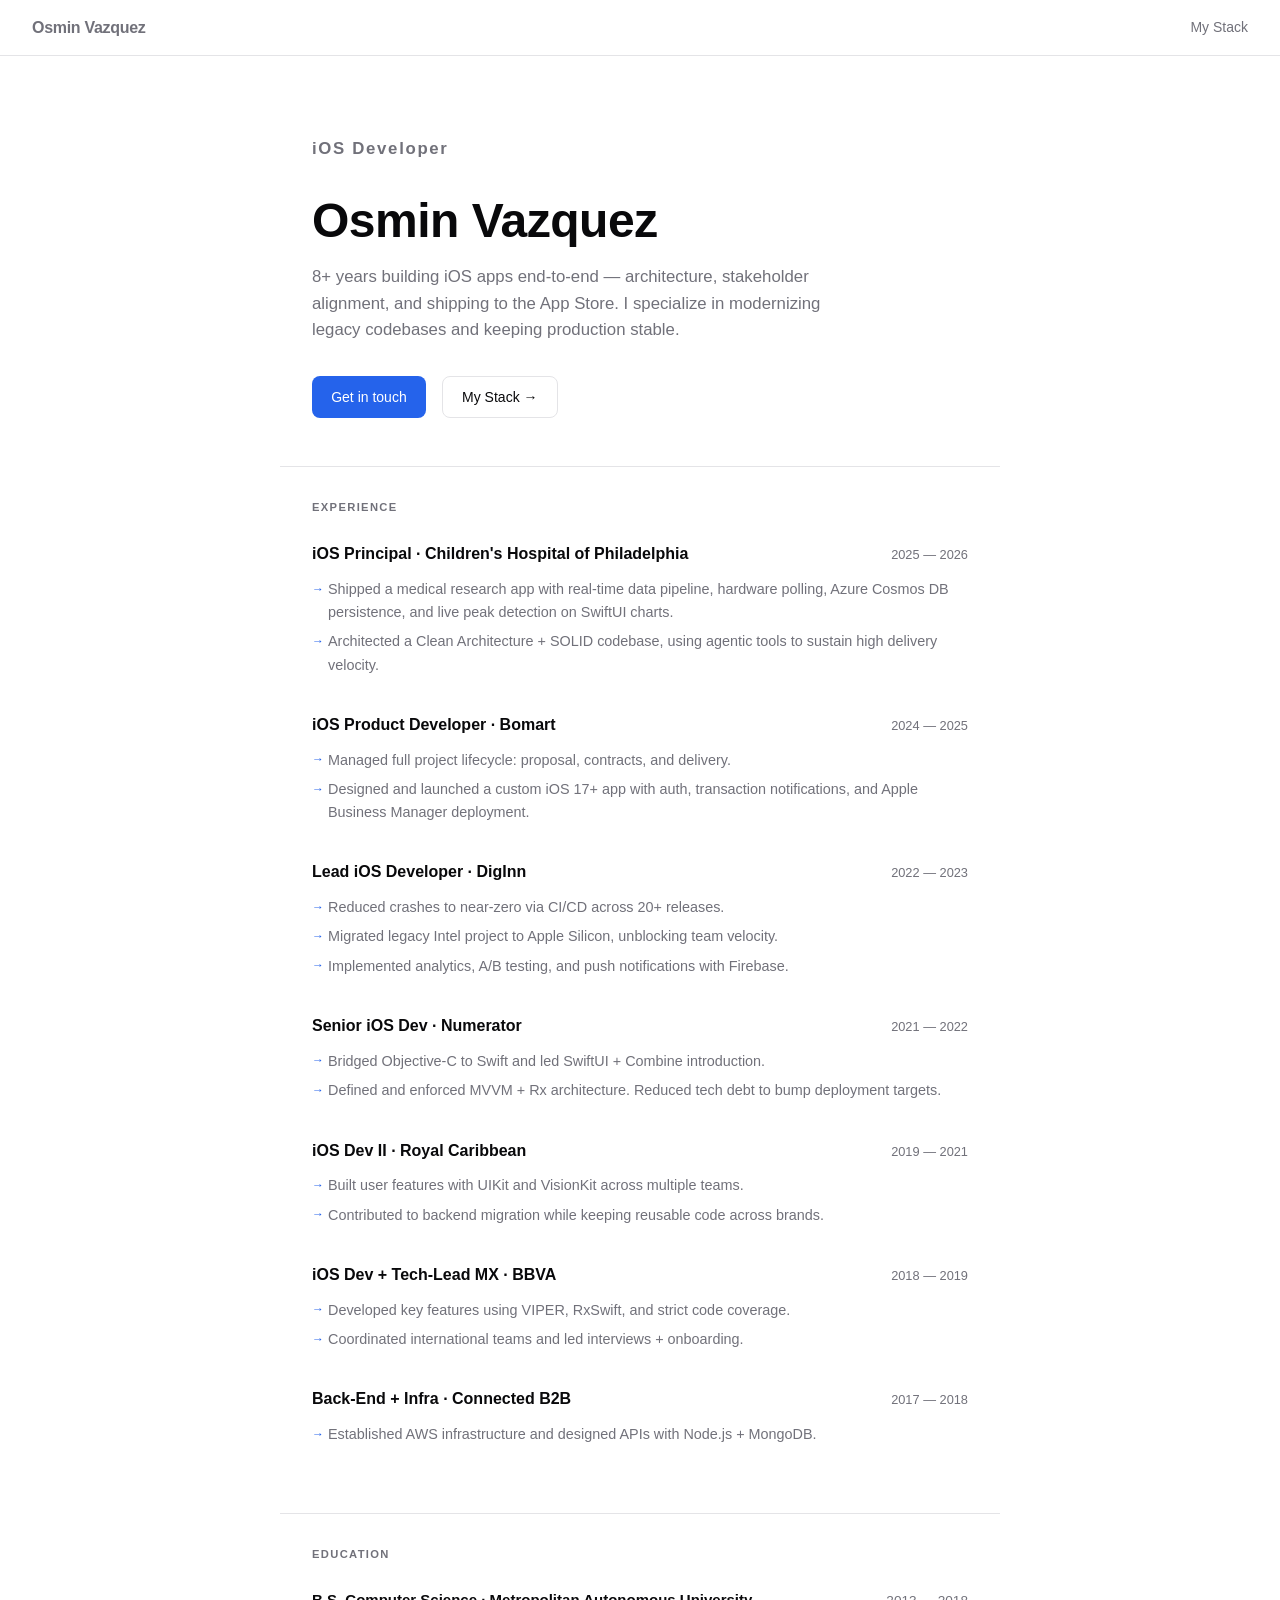
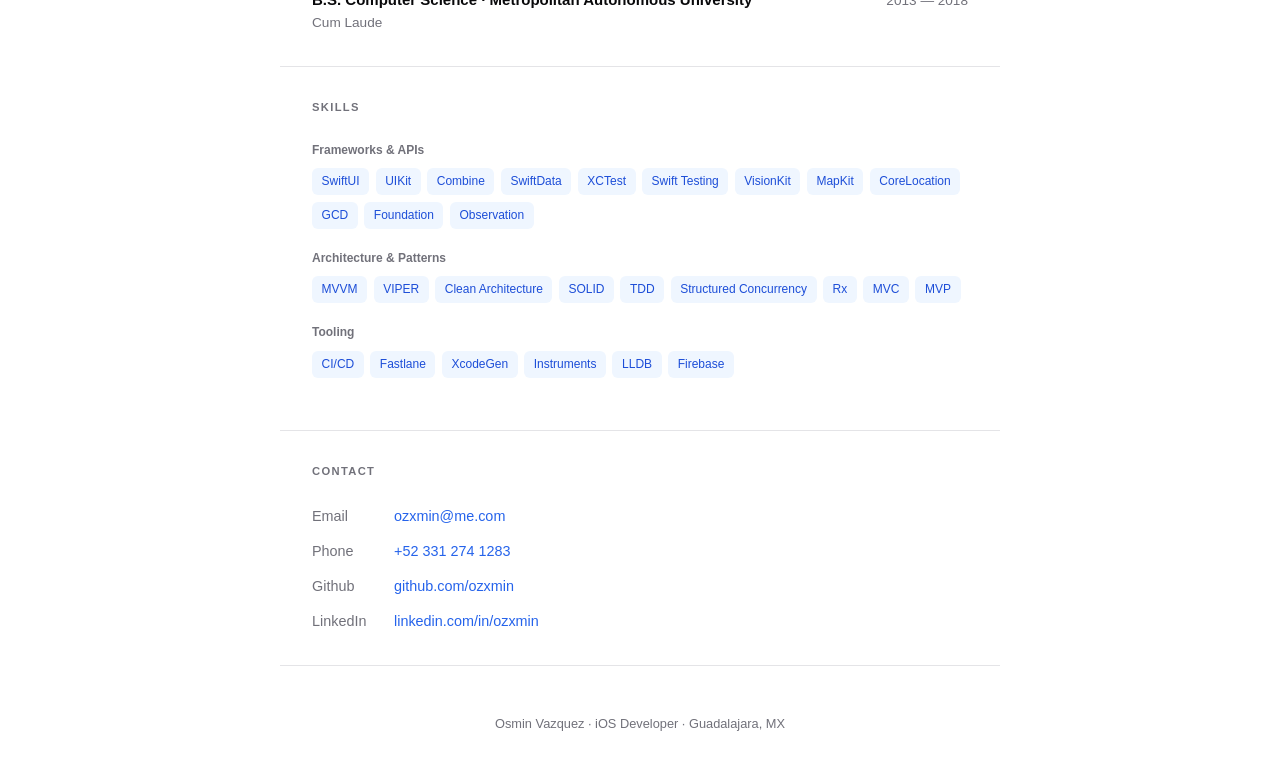
==== index.html @ 1be512b0 "Adds current folder to path" ====
<!DOCTYPE html>
<html lang="en">
<head>
<meta charset="UTF-8" />
<meta name="viewport" content="width=device-width, initial-scale=1.0" />

<title>Osmin Vazquez · iOS Developer</title>
<meta name="description" content="iOS developer with 8+ years shipping apps end-to-end — architecture, stakeholder alignment, and App Store delivery. Specialized in modernizing legacy codebases and keeping production stable." />
<meta name="author" content="Osmin Vazquez" />
<link rel="canonical" href="https://career.ozmin.me/" />

<!-- Open Graph / LinkedIn -->
<meta property="og:type" content="profile" />
<meta property="og:site_name" content="Osmin Vazquez" />
<meta property="og:title" content="Osmin Vazquez · iOS Developer" />
<meta property="og:description" content="8+ years building iOS apps end-to-end — architecture, stakeholder alignment, and shipping to the App Store." />
<meta property="og:url" content="https://career.ozmin.me/" />
<meta property="og:image" content="https://career.ozmin.me/img/og-image.png" />
<meta property="og:image:width" content="1200" />
<meta property="og:image:height" content="630" />
<meta property="og:image:alt" content="Osmin Vazquez — iOS Developer — career.ozmin.me" />
<meta property="profile:first_name" content="Osmin" />
<meta property="profile:last_name" content="Vazquez" />

<!-- Twitter/X -->
<meta name="twitter:card" content="summary_large_image" />
<meta name="twitter:title" content="Osmin Vazquez · iOS Developer" />
<meta name="twitter:description" content="8+ years building iOS apps end-to-end — architecture, stakeholder alignment, and shipping to the App Store." />
<meta name="twitter:image" content="https://career.ozmin.me/img/og-image.png" />

<!-- Structured data (must be inline; ld+json ignores src) -->
<script type="application/ld+json">
{
  "@context": "https://schema.org",
  "@type": "ProfilePage",
  "url": "https://career.ozmin.me/",
  "mainEntity": {
    "@type": "Person",
    "name": "Osmin Vazquez",
    "jobTitle": "iOS Developer",
    "email": "mailto:ozxmin@me.com",
    "telephone": "+52-331-274-1283",
    "url": "https://career.ozmin.me/",
    "address": {
      "@type": "PostalAddress",
      "addressLocality": "Guadalajara",
      "addressCountry": "MX"
    },
    "alumniOf": {
      "@type": "CollegeOrUniversity",
      "name": "Metropolitan Autonomous University"
    },
    "knowsAbout": [
      "iOS Development",
      "Swift",
      "SwiftUI",
      "UIKit",
      "Clean Architecture",
      "MVVM",
      "VIPER",
      "CI/CD"
    ],
    "sameAs": [
      "https://github.com/ozxmin",
      "https://linkedin.com/in/ozxmin"
    ]
  }
}
</script>

<!-- Shared block: keep in sync with index.html, my-stack.html, 404.html.
     No build step by design, so this is duplicated on purpose. -->
<!-- Icons -->
<link rel="icon" href="./favicon.ico" sizes="32x32" />
<link rel="icon" href="./img/favicon.svg" type="image/svg+xml" />
<link rel="apple-touch-icon" href="./img/apple-touch-icon.png" />
<link rel="manifest" href="./site.webmanifest" />
<meta name="theme-color" media="(prefers-color-scheme: light)" content="#ffffff" />
<meta name="theme-color" media="(prefers-color-scheme: dark)" content="#09090b" />

<link rel="stylesheet" href="./css/styles.css"/>
</head>
<body>

<a class="skip-link" href="#main">Skip to content</a>

<nav>
  <span class="nav-logo">
    <a href="./index.html">Osmin Vazquez</a>
  </span>
  <div class="nav-links">
    <a href="./my-stack.html" data-umami-event="nav-my-stack">My Stack</a>
  </div>
</nav>

<main id="main">

<div class="hero">
  <p class="hero-label">iOS Developer</p>
  <h1>Osmin Vazquez</h1>
  <p>8+ years building iOS apps end-to-end — architecture, stakeholder alignment, and shipping to the App Store. I specialize in modernizing legacy codebases and keeping production stable.</p>
  <div class="hero-links">
    <a class="btn btn-primary" href="#contact" data-umami-event="cta-get-in-touch">Get in touch</a>
    <a class="btn btn-outline" href="./my-stack.html" data-umami-event="cta-my-stack">My Stack →</a>
  </div>
</div>

<!-- EXPERIENCE -->
<section aria-labelledby="experience-heading">
  <h2 id="experience-heading">Experience</h2>

  <div class="job">
    <div class="job-header">
      <span class="job-title">iOS Principal · Children's Hospital of Philadelphia</span>
      <span class="job-meta">2025 — 2026</span>
    </div>
    <ul>
      <li>Shipped a medical research app with real-time data pipeline, hardware polling, Azure Cosmos DB persistence, and live peak detection on SwiftUI charts.</li>
      <li>Architected a Clean Architecture + SOLID codebase, using agentic tools to sustain high delivery velocity.</li>
    </ul>
  </div>

  <div class="job">
    <div class="job-header">
      <span class="job-title">iOS Product Developer · Bomart</span>
      <span class="job-meta">2024 — 2025</span>
    </div>
    <ul>
      <li>Managed full project lifecycle: proposal, contracts, and delivery.</li>
      <li>Designed and launched a custom iOS 17+ app with auth, transaction notifications, and Apple Business Manager deployment.</li>
    </ul>
  </div>

  <div class="job">
    <div class="job-header">
      <span class="job-title">Lead iOS Developer · DigInn</span>
      <span class="job-meta">2022 — 2023</span>
    </div>
    <ul>
      <li>Reduced crashes to near-zero via CI/CD across 20+ releases.</li>
      <li>Migrated legacy Intel project to Apple Silicon, unblocking team velocity.</li>
      <li>Implemented analytics, A/B testing, and push notifications with Firebase.</li>
    </ul>
  </div>

  <div class="job">
    <div class="job-header">
      <span class="job-title">Senior iOS Dev · Numerator</span>
      <span class="job-meta">2021 — 2022</span>
    </div>
    <ul>
      <li>Bridged Objective-C to Swift and led SwiftUI + Combine introduction.</li>
      <li>Defined and enforced MVVM + Rx architecture. Reduced tech debt to bump deployment targets.</li>
    </ul>
  </div>

  <div class="job">
    <div class="job-header">
      <span class="job-title">iOS Dev II · Royal Caribbean</span>
      <span class="job-meta">2019 — 2021</span>
    </div>
    <ul>
      <li>Built user features with UIKit and VisionKit across multiple teams.</li>
      <li>Contributed to backend migration while keeping reusable code across brands.</li>
    </ul>
  </div>

  <div class="job">
    <div class="job-header">
      <span class="job-title">iOS Dev + Tech-Lead MX · BBVA</span>
      <span class="job-meta">2018 — 2019</span>
    </div>
    <ul>
      <li>Developed key features using VIPER, RxSwift, and strict code coverage.</li>
      <li>Coordinated international teams and led interviews + onboarding.</li>
    </ul>
  </div>

  <div class="job">
    <div class="job-header">
      <span class="job-title">Back-End + Infra · Connected B2B</span>
      <span class="job-meta">2017 — 2018</span>
    </div>
    <ul>
      <li>Established AWS infrastructure and designed APIs with Node.js + MongoDB.</li>
    </ul>
  </div>
</section>

<!-- EDUCATION -->
<section aria-labelledby="education-heading">
  <h2 id="education-heading">Education</h2>
  <div class="edu">
    <div>
      <div class="edu-name">B.S. Computer Science · Metropolitan Autonomous University</div>
      <div class="edu-meta">Cum Laude</div>
    </div>
    <span class="edu-meta">2013 — 2018</span>
  </div>
</section>

<!-- SKILLS -->
<section aria-labelledby="skills-heading">
  <h2 id="skills-heading">Skills</h2>
  <div class="skill-group">
    <div class="skill-group-label">Frameworks &amp; APIs</div>
    <div class="tags">
      <span class="tag">SwiftUI</span><span class="tag">UIKit</span><span class="tag">Combine</span>
      <span class="tag">SwiftData</span><span class="tag">XCTest</span><span class="tag">Swift Testing</span>
      <span class="tag">VisionKit</span><span class="tag">MapKit</span><span class="tag">CoreLocation</span>
      <span class="tag">GCD</span><span class="tag">Foundation</span><span class="tag">Observation</span>
    </div>
  </div>
  <div class="skill-group">
    <div class="skill-group-label">Architecture &amp; Patterns</div>
    <div class="tags">
      <span class="tag">MVVM</span><span class="tag">VIPER</span><span class="tag">Clean Architecture</span>
      <span class="tag">SOLID</span><span class="tag">TDD</span><span class="tag">Structured Concurrency</span>
      <span class="tag">Rx</span><span class="tag">MVC</span><span class="tag">MVP</span>
    </div>
  </div>
  <div class="skill-group">
    <div class="skill-group-label">Tooling</div>
    <div class="tags">
      <span class="tag">CI/CD</span><span class="tag">Fastlane</span><span class="tag">XcodeGen</span>
      <span class="tag">Instruments</span><span class="tag">LLDB</span><span class="tag">Firebase</span>
    </div>
  </div>
</section>

<!-- CONTACT -->
<section id="contact" aria-labelledby="contact-heading">
  <h2 id="contact-heading">Contact</h2>
  <div class="contact-list">
    <div class="contact-item"><span>Email</span><a href="mailto:ozxmin@me.com" data-umami-event="contact-email">ozxmin@me.com</a></div>
    <div class="contact-item"><span>Phone</span><a href="tel:+523312741283" data-umami-event="contact-phone">+52&nbsp;331&nbsp;274&nbsp;1283</a></div>
    <div class="contact-item"><span>Github</span><a href="https://github.com/ozxmin" rel="noopener noreferrer" data-umami-event="contact-github">github.com/ozxmin</a></div>
    <div class="contact-item"><span>LinkedIn</span><a href="https://linkedin.com/in/ozxmin" rel="noopener noreferrer" data-umami-event="contact-linkedin">linkedin.com/in/ozxmin</a></div>
  </div>
</section>

</main>

<footer>Osmin Vazquez · iOS Developer · Guadalajara, MX</footer>


<!-- Privacy-first analytics -->
<script defer src="https://cloud.umami.is/script.js" data-website-id="f2526937-3c88-48e1-8fc8-846e70ded4b5"></script>
</body>
</html>
---- css/styles.css ----
:root {
  --bg: #ffffff;
  --bg2: #f4f4f5;
  --text: #09090b;
  --muted: #71717a;
  --accent: #2563eb;
  --border: #e4e4e7;
  --tag-bg: #eff6ff;
  --tag-text: #1d4ed8;
}

@media (prefers-color-scheme: dark) {
  :root {
    --bg: #09090b;
    --bg2: #18181b;
    --text: #fafafa;
    --muted: #a1a1aa;
    --accent: #60a5fa;
    --border: #27272a;
    --tag-bg: #1e3a5f;
    --tag-text: #93c5fd;
  }
}

* { box-sizing: border-box; margin: 0; padding: 0; }

html {
  scroll-behavior: smooth;
}

body {
  font-family: -apple-system, BlinkMacSystemFont, 'Segoe UI', sans-serif;
  background: var(--bg);
  color: var(--text);
  line-height: 1.6;
  font-size: 15px;
}

/* NAV */
nav {
  position: sticky; top: 0; z-index: 50;
  background: var(--bg);
  border-bottom: 1px solid var(--border);
  padding: 0 2rem;
  display: flex; align-items: center; justify-content: space-between;
  height: 56px;
}

.nav-logo { 
  font-weight: 700; font-size: 1rem; letter-spacing: -.3px; 
}

.nav-logo a { 
  text-decoration: none;
  color: var(--muted);
  transition: color .2s;    
}

.nav-links { display: flex; gap: 1.5rem; }

.nav-links a {
  color: var(--muted);
  text-decoration: none;
  font-size: .875rem;
  transition: color .2s;
}

.nav-links a:hover { color: var(--accent); }

/* HERO */
.hero {
  max-width: 720px; margin: 0 auto;
  padding: 5rem 2rem 3rem;
}

.hero-label {
  font-size: .75rem; font-weight: 600; letter-spacing: .1em;
  color: var(--accent);
  margin-bottom: .75rem;
}

.hero h1 {
  font-size: clamp(2rem, 5vw, 3rem);
  font-weight: 800; letter-spacing: -.5px;
  line-height: 1.1; margin-bottom: 1rem;
}

.hero p {
  font-size: 1.05rem; color: var(--muted);
  max-width: 560px; margin-bottom: 2rem;
}

.hero-links { display: flex; gap: 1rem; flex-wrap: wrap; }

.btn {
  display: inline-flex; align-items: center; gap: .4rem;
  padding: .55rem 1.2rem; border-radius: 8px;
  font-size: .875rem; font-weight: 500;
  text-decoration: none; cursor: pointer;
  transition: background-color .2s, border-color .2s, color .2s, opacity .2s;
  border: none;
}

.btn-primary { background: var(--accent); color: #fff; }

.btn-primary:hover { opacity: .85; }

.btn-outline {
  border: 1px solid var(--border);
  background: transparent; color: var(--text);
}

.btn-outline:hover { border-color: var(--accent); color: var(--accent); }

/* SECTION */
section {
  max-width: 720px; margin: 0 auto;
  padding: 2rem 2rem;
  border-top: 1px solid var(--border);
}

section h2 {
  font-size: .7rem; font-weight: 700; letter-spacing: .12em;
  text-transform: uppercase; color: var(--muted);
  margin-bottom: 1.5rem;
}

/* EXPERIENCE */
.job { margin-bottom: 2rem; }

.job-header {
  display: flex; justify-content: space-between;
  align-items: baseline; flex-wrap: wrap; gap: .5rem;
  margin-bottom: .25rem;
}

.job-title { font-weight: 700; font-size: 1rem; }

.job-meta { font-size: .8rem; color: var(--muted); }

.job ul { list-style: none; padding: 0; margin-top: .5rem; }

.job ul li {
  padding: .2rem 0 .2rem 1rem;
  position: relative; color: var(--muted); font-size: .9rem;
}

.job ul li::before {
  content: '→'; position: absolute; left: 0;
  color: var(--accent); font-size: .75rem; top: .3rem;
}

/* SKILLS */
.skill-group { margin-bottom: 1.25rem; }

.skill-group-label {
  font-size: .75rem; font-weight: 600;
  color: var(--muted); margin-bottom: .5rem;
}

.tags { display: flex; flex-wrap: wrap; gap: .4rem; }

.tag {
  background: var(--tag-bg); color: var(--tag-text);
  font-size: .75rem; font-weight: 500;
  padding: .25rem .6rem; border-radius: 6px;
}

/* CONTACT */
.contact-list { display: flex; flex-direction: column; gap: .75rem; }

.contact-item {
  display: flex; gap: .75rem; align-items: center;
  font-size: .9rem;
}

.contact-item span { color: var(--muted); width: 70px; }

.contact-item a { color: var(--accent); text-decoration: none; }

.contact-item a:hover { text-decoration: underline; }

/* INNER PAGE */
.inner-page {
  max-width: 720px; margin: 0 auto;
  padding: 3rem 2rem;
}

.back-btn {
  display: inline-flex; align-items: center; gap: .4rem;
  color: var(--muted); font-size: .875rem;
  text-decoration: none; margin-bottom: 2rem;
  cursor: pointer; background: none; border: none;
  transition: color .2s;
}

.back-btn:hover { color: var(--accent); }

.inner-page h1 { font-size: 1.75rem; font-weight: 800; margin-bottom: .5rem; }

.inner-page .subtitle { color: var(--muted); margin-bottom: 2rem; }

.inner-page p { color: var(--muted); line-height: 1.8; margin-bottom: 1rem; }

/* EDUCATION */
.edu {
  display: flex; justify-content: space-between;
  align-items: baseline; flex-wrap: wrap;
}

.edu-name { font-weight: 600; }

.edu-meta { color: var(--muted); font-size: .85rem; }

footer {
  text-align: center; padding: 3rem 2rem;
  font-size: .8rem; color: var(--muted);
  border-top: 1px solid var(--border);
  max-width: 720px; margin: 0 auto;
}

.inline-details {
  position: relative;
  margin-top: 2rem;
}

.inline-line {
  position: relative;
  z-index: 1;
  max-width: 42rem;
  color: var(--muted);
  line-height: 1.9;
  margin-bottom: 1rem;
}

.inline-trigger {
  position: relative;
  z-index: 2;
  display: inline-block;
  padding: .08rem .5rem .12rem;
  margin: 0 .08rem;
  border: 1px solid rgba(37, 99, 235, 0.14);
  border-radius: 999px;
  background: rgba(37, 99, 235, 0.04);
  color: var(--accent);
  font: inherit;
  font-weight: 600;
  line-height: 1.5;
  cursor: pointer;
  transition: background .18s ease, border-color .18s ease, transform .18s ease;
  vertical-align: baseline;
}

.inline-trigger:hover {
  background: rgba(37, 99, 235, 0.07);
  border-color: rgba(37, 99, 235, 0.22);
}

.inline-trigger:active {
  transform: translateY(1px);
}

.inline-trigger::after {
  content: '▾';
  display: inline-block;
  margin-left: .25rem;
  font-size: .68rem;
  transform: translateY(-1px);
  transition: transform .2s ease;
}

.inline-trigger[aria-expanded="true"] {
  background: rgba(37, 99, 235, 0.08);
  border-color: rgba(37, 99, 235, 0.28);
}

.inline-trigger[aria-expanded="true"]::after {
  transform: rotate(180deg) translateY(-1px);
}

.inline-panel {
  position: absolute;
  z-index: 30;
  left: 0;
  top: 0;
  width: min(22rem, 78vw);
  padding: 0.9rem 0.9rem 0.7rem;
  border: 1px solid rgba(15, 23, 42, 0.06);
  border-radius: 14px;
  background: rgba(255, 255, 255, 0.94);
  backdrop-filter: blur(12px);
  -webkit-backdrop-filter: blur(12px);
  box-shadow: 0 12px 22px rgba(15, 23, 42, 0.08), 0 4px 10px rgba(15, 23, 42, 0.04);
  opacity: 0;
  pointer-events: none;
  transform: translate(-50%, calc(-100% - 12px)) scale(0.98);
  transition: opacity .18s ease, transform .18s ease;
}

@media (prefers-color-scheme: dark) {
  .inline-panel {
    background: rgba(17, 17, 19, 0.92);
    border-color: rgba(255, 255, 255, 0.08);
    box-shadow: 0 14px 28px rgba(0, 0, 0, 0.22), 0 4px 12px rgba(0, 0, 0, 0.14);
  }
}

.inline-panel::after {
  content: "";
  position: absolute;
  left: 50%;
  bottom: -7px;
  width: 12px;
  height: 12px;
  background: inherit;
  border-right: 1px solid rgba(15, 23, 42, 0.06);
  border-bottom: 1px solid rgba(15, 23, 42, 0.06);
  transform: translateX(-50%) rotate(45deg);
}

.inline-panel.open {
  opacity: 1;
  pointer-events: auto;
  transform: translate(-50%, calc(-100% - 12px)) scale(1);
}

.inline-panel-close {
  position: absolute;
  top: 0.5rem;
  right: 0.5rem;
  width: 1.5rem;
  height: 1.5rem;
  border: none;
  border-radius: 999px;
  background: rgba(24, 24, 27, 0.04);
  color: var(--muted);
  font-size: 1.05rem;
  line-height: 1;
  cursor: pointer;
  transition: background .18s ease, color .18s ease;
}

.inline-panel-close:hover {
  background: rgba(24, 24, 27, 0.07);
  color: var(--text);
}

.inline-panel p {
  color: var(--muted);
  font-size: .9rem;
  line-height: 1.6;
  margin: 0;
  padding-right: 1.25rem;
}

/* SKIP LINK */
.skip-link {
  position: absolute;
  left: -9999px;
  top: 0;
  z-index: 100;
  padding: .6rem 1rem;
  background: var(--accent);
  color: #fff;
  font-size: .875rem;
  font-weight: 600;
  text-decoration: none;
  border-radius: 0 0 8px;
}

.skip-link:focus {
  left: 0;
}

/* FOCUS */
:focus-visible {
  outline: 2px solid var(--accent);
  outline-offset: 2px;
  border-radius: 4px;
}

.inline-trigger:focus-visible,
.inline-panel-close:focus-visible {
  outline: 2px solid var(--accent);
  outline-offset: 2px;
}

/* MY STACK */
.stack-group { margin-bottom: 1.5rem; }

.inline-details-heading {
  font-size: .85rem;
  font-weight: 600;
  color: var(--muted);
  margin-bottom: 1rem;
  text-transform: uppercase;
  letter-spacing: .05em;
}

/* MOTION */
@media (prefers-reduced-motion: reduce) {
  html { scroll-behavior: auto; }

  *,
  *::before,
  *::after {
    animation-duration: .01ms !important;
    animation-iteration-count: 1 !important;
    transition-duration: .01ms !important;
    scroll-behavior: auto !important;
  }
}

/* PRINT — "save as PDF" is the most likely action on a CV */
@media print {
  /* Force the light palette: dark-mode users would otherwise print white-on-black. */
  :root {
    --bg: #ffffff;
    --bg2: #ffffff;
    --text: #000000;
    --muted: #333333;
    --accent: #000000;
    --border: #cccccc;
    --tag-bg: #ffffff;
    --tag-text: #000000;
  }

  @page { margin: 15mm; }

  body {
    background: #fff;
    color: #000;
    font-size: 11pt;
    line-height: 1.45;
  }

  nav,
  .hero-links,
  .back-btn,
  .skip-link,
  .inline-panel-close { display: none !important; }

  .hero { padding: 0 0 1rem; }
  .hero h1 { font-size: 22pt; }
  .hero p { font-size: 11pt; }

  section,
  footer,
  .inner-page { padding-left: 0; padding-right: 0; max-width: none; }

  section { padding-top: .75rem; padding-bottom: .25rem; }

  .job { margin-bottom: 1rem; break-inside: avoid; page-break-inside: avoid; }
  .edu, .skill-group { break-inside: avoid; page-break-inside: avoid; }

  h1, h2 { break-after: avoid; page-break-after: avoid; }

  .tag {
    border: 1px solid #999;
    background: #fff;
    color: #000;
  }

  /* Expand popovers into static, readable text instead of hiding them off-canvas. */
  .inline-panel {
    position: static;
    display: block;
    opacity: 1;
    pointer-events: auto;
    transform: none;
    width: auto;
    background: #fff;
    border: 1px solid #ccc;
    box-shadow: none;
    backdrop-filter: none;
    -webkit-backdrop-filter: none;
    margin: .5rem 0;
    break-inside: avoid;
  }

  .inline-panel::after { display: none; }

  .inline-trigger {
    border: none;
    background: none;
    padding: 0;
    font-weight: 700;
    color: #000;
  }

  .inline-trigger::after { display: none; }

  /* Paper has no hyperlinks — print the destination. */
  a[href^="http"]::after {
    content: " (" attr(href) ")";
    font-size: 9pt;
    color: #555;
    word-break: break-all;
  }

  a[href^="mailto:"]::after,
  a[href^="tel:"]::after { content: ""; }

  a { color: #000; text-decoration: none; }
}
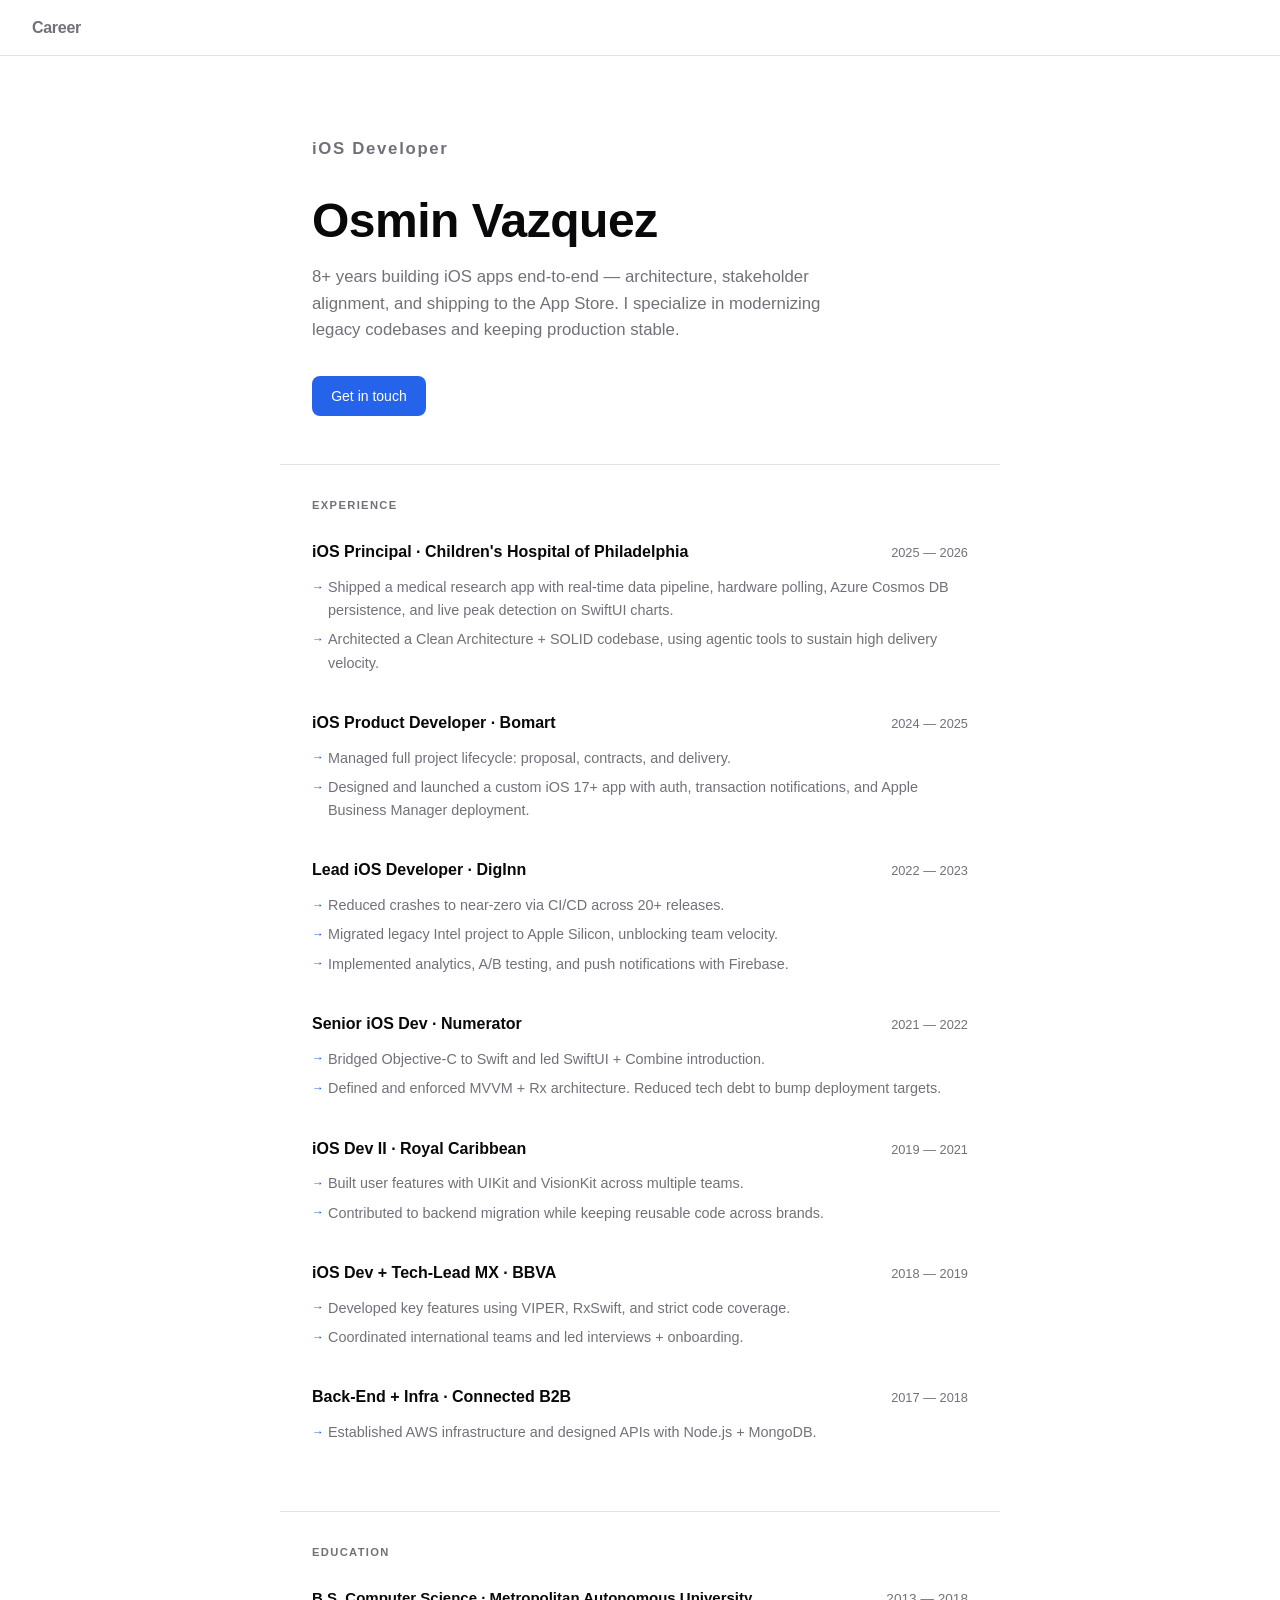
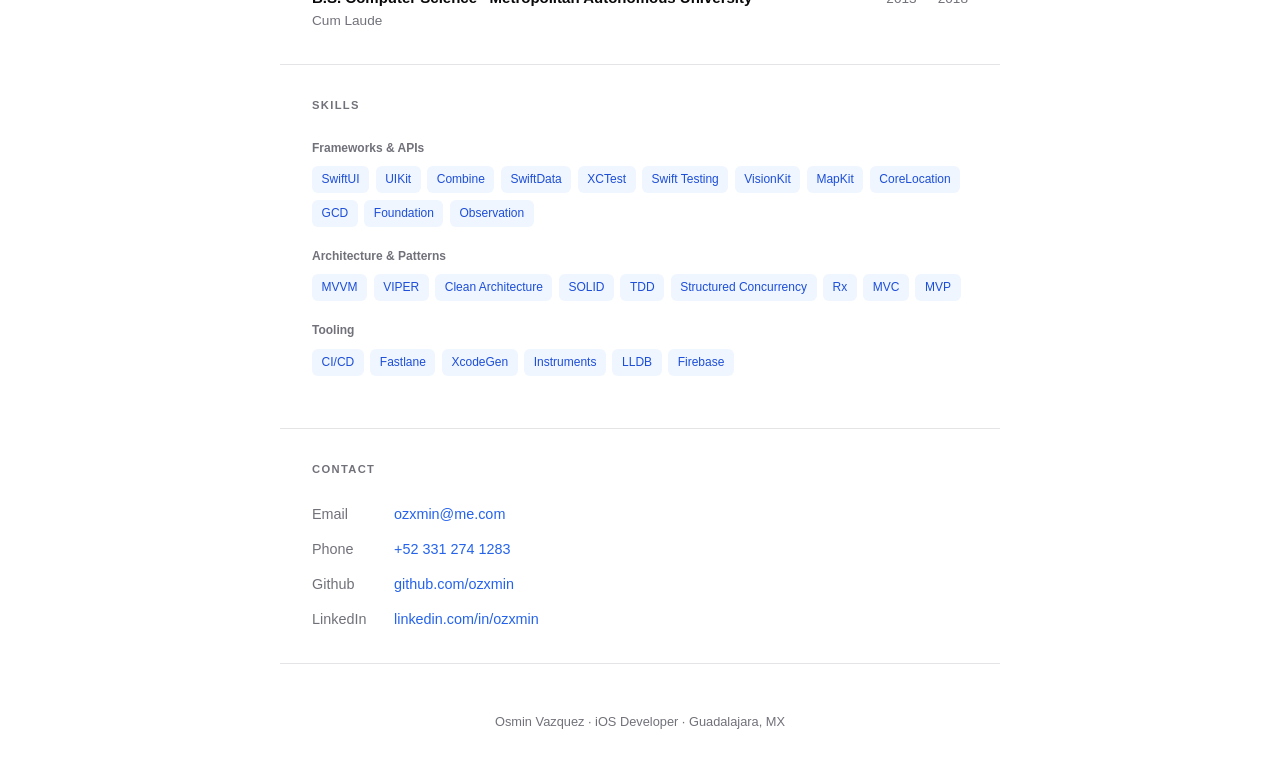
==== commit 85a94cd0: "absolute asset paths Fix contact section, drop My Stack links," ====
--- a/index.html
+++ b/index.html
@@ -71,14 +71,14 @@
 <!-- Shared block: keep in sync with index.html, my-stack.html, 404.html.
      No build step by design, so this is duplicated on purpose. -->
 <!-- Icons -->
-<link rel="icon" href="./favicon.ico" sizes="32x32" />
-<link rel="icon" href="./img/favicon.svg" type="image/svg+xml" />
-<link rel="apple-touch-icon" href="./img/apple-touch-icon.png" />
-<link rel="manifest" href="./site.webmanifest" />
+<link rel="icon" href="/favicon.ico" sizes="32x32" />
+<link rel="icon" href="/img/favicon.svg" type="image/svg+xml" />
+<link rel="apple-touch-icon" href="/img/apple-touch-icon.png" />
+<link rel="manifest" href="/site.webmanifest" />
 <meta name="theme-color" media="(prefers-color-scheme: light)" content="#ffffff" />
 <meta name="theme-color" media="(prefers-color-scheme: dark)" content="#09090b" />
 
-<link rel="stylesheet" href="./css/styles.css"/>
+<link rel="stylesheet" href="/css/styles.css"/>
 </head>
 <body>
 
@@ -86,11 +86,8 @@
 
 <nav>
   <span class="nav-logo">
-    <a href="./index.html">Osmin Vazquez</a>
+    <a href="/">Career</a>
   </span>
-  <div class="nav-links">
-    <a href="./my-stack.html" data-umami-event="nav-my-stack">My Stack</a>
-  </div>
 </nav>
 
 <main id="main">
@@ -101,7 +98,6 @@
   <p>8+ years building iOS apps end-to-end — architecture, stakeholder alignment, and shipping to the App Store. I specialize in modernizing legacy codebases and keeping production stable.</p>
   <div class="hero-links">
     <a class="btn btn-primary" href="#contact" data-umami-event="cta-get-in-touch">Get in touch</a>
-    <a class="btn btn-outline" href="./my-stack.html" data-umami-event="cta-my-stack">My Stack →</a>
   </div>
 </div>
 
--- a/css/styles.css
+++ b/css/styles.css
@@ -117,6 +117,8 @@
   max-width: 720px; margin: 0 auto;
   padding: 2rem 2rem;
   border-top: 1px solid var(--border);
+  /* Sticky nav is 56px tall; without this the anchor jump hides the heading under it. */
+  scroll-margin-top: 72px;
 }
 
 section h2 {
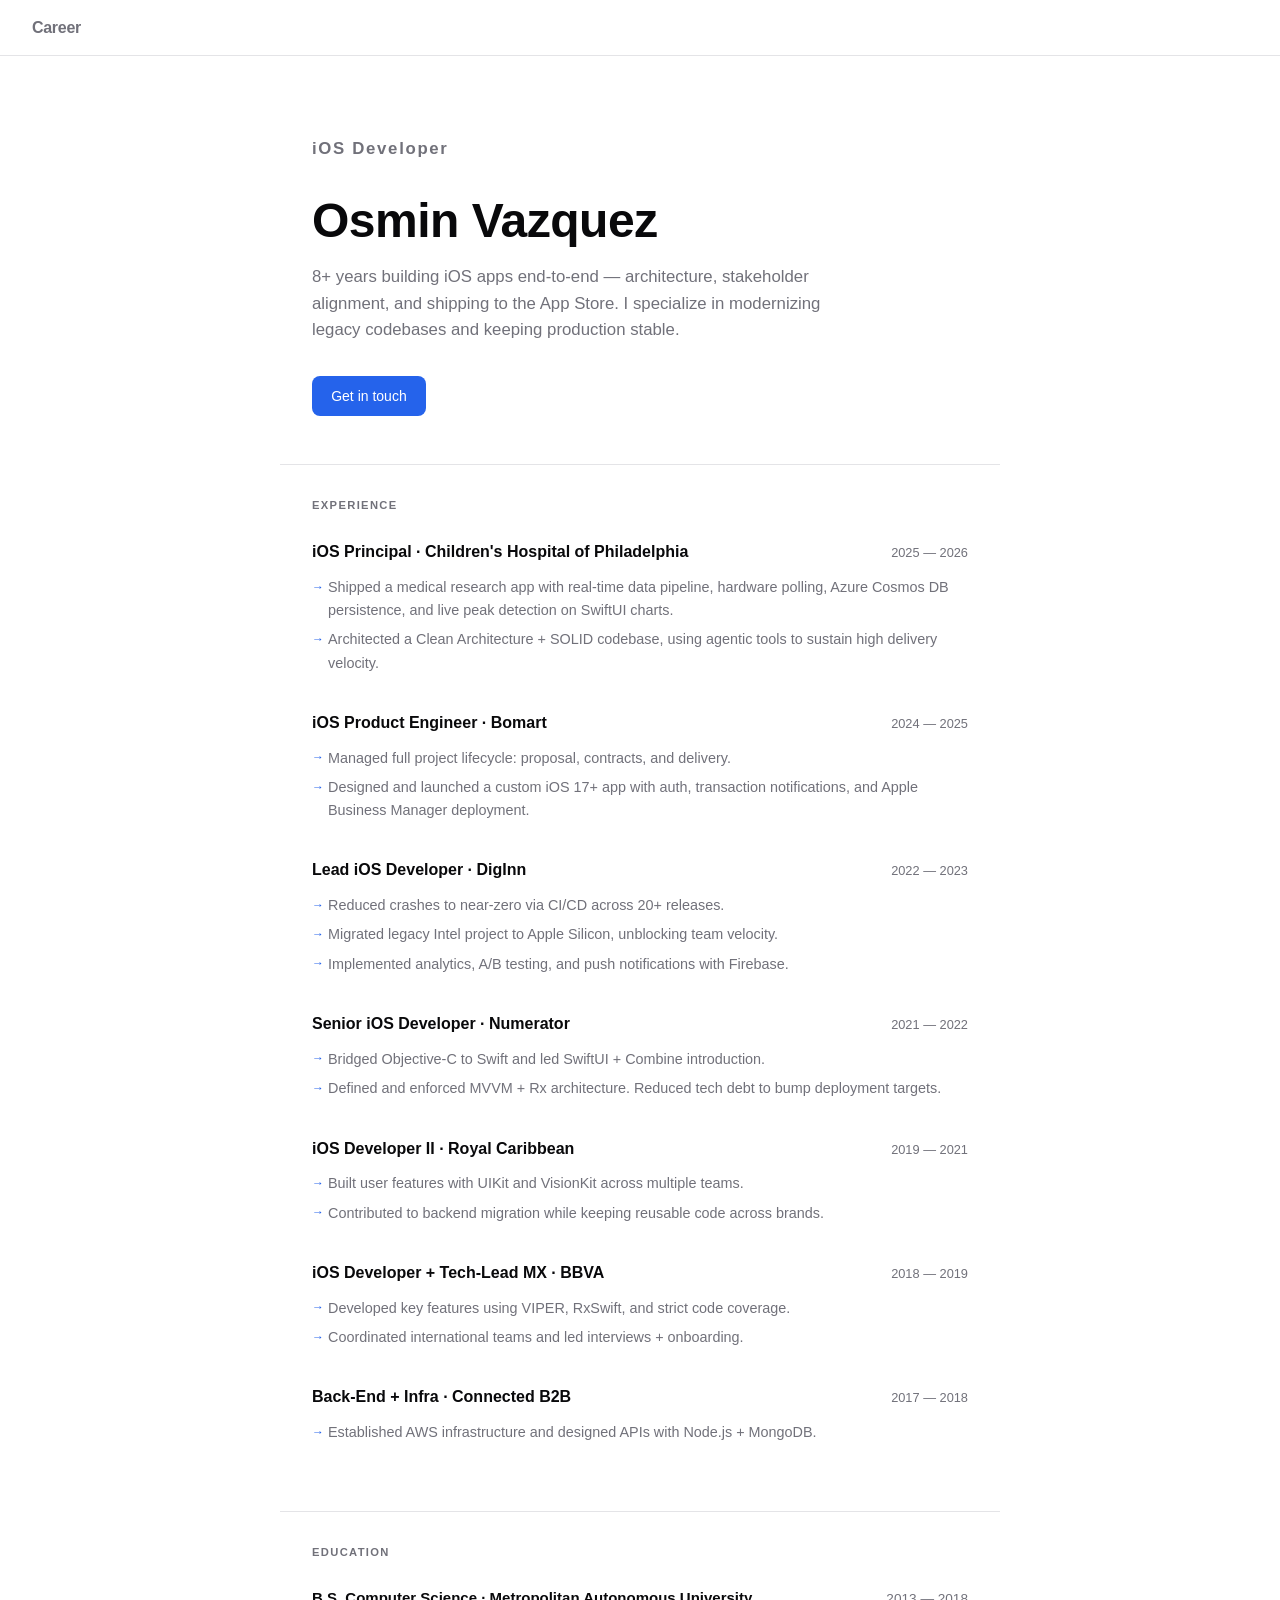
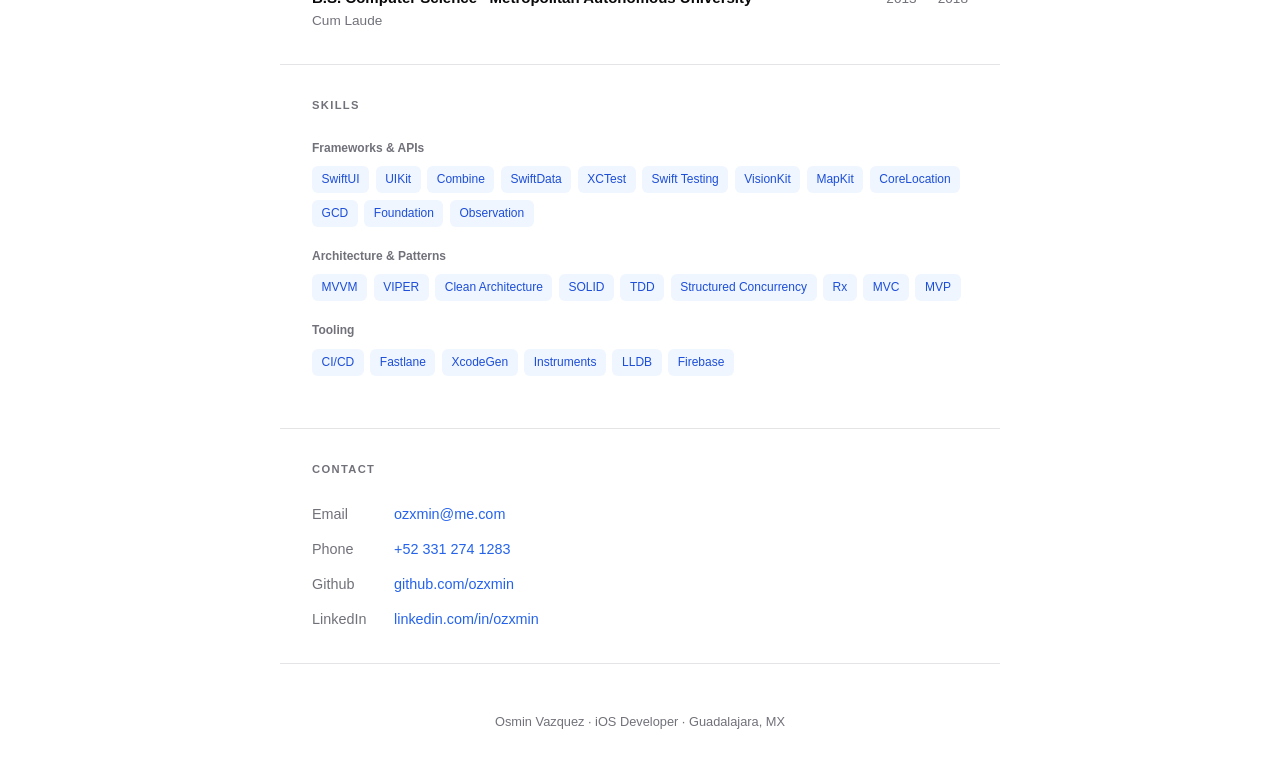
==== commit fa65f09a: "fixed some job titles" ====
--- a/index.html
+++ b/index.html
@@ -118,7 +118,7 @@
 
   <div class="job">
     <div class="job-header">
-      <span class="job-title">iOS Product Developer · Bomart</span>
+      <span class="job-title">iOS Product Engineer · Bomart</span>
       <span class="job-meta">2024 — 2025</span>
     </div>
     <ul>
@@ -141,7 +141,7 @@
 
   <div class="job">
     <div class="job-header">
-      <span class="job-title">Senior iOS Dev · Numerator</span>
+      <span class="job-title">Senior iOS Developer · Numerator</span>
       <span class="job-meta">2021 — 2022</span>
     </div>
     <ul>
@@ -152,7 +152,7 @@
 
   <div class="job">
     <div class="job-header">
-      <span class="job-title">iOS Dev II · Royal Caribbean</span>
+      <span class="job-title">iOS Developer II · Royal Caribbean</span>
       <span class="job-meta">2019 — 2021</span>
     </div>
     <ul>
@@ -163,7 +163,7 @@
 
   <div class="job">
     <div class="job-header">
-      <span class="job-title">iOS Dev + Tech-Lead MX · BBVA</span>
+      <span class="job-title">iOS Developer + Tech-Lead MX · BBVA</span>
       <span class="job-meta">2018 — 2019</span>
     </div>
     <ul>
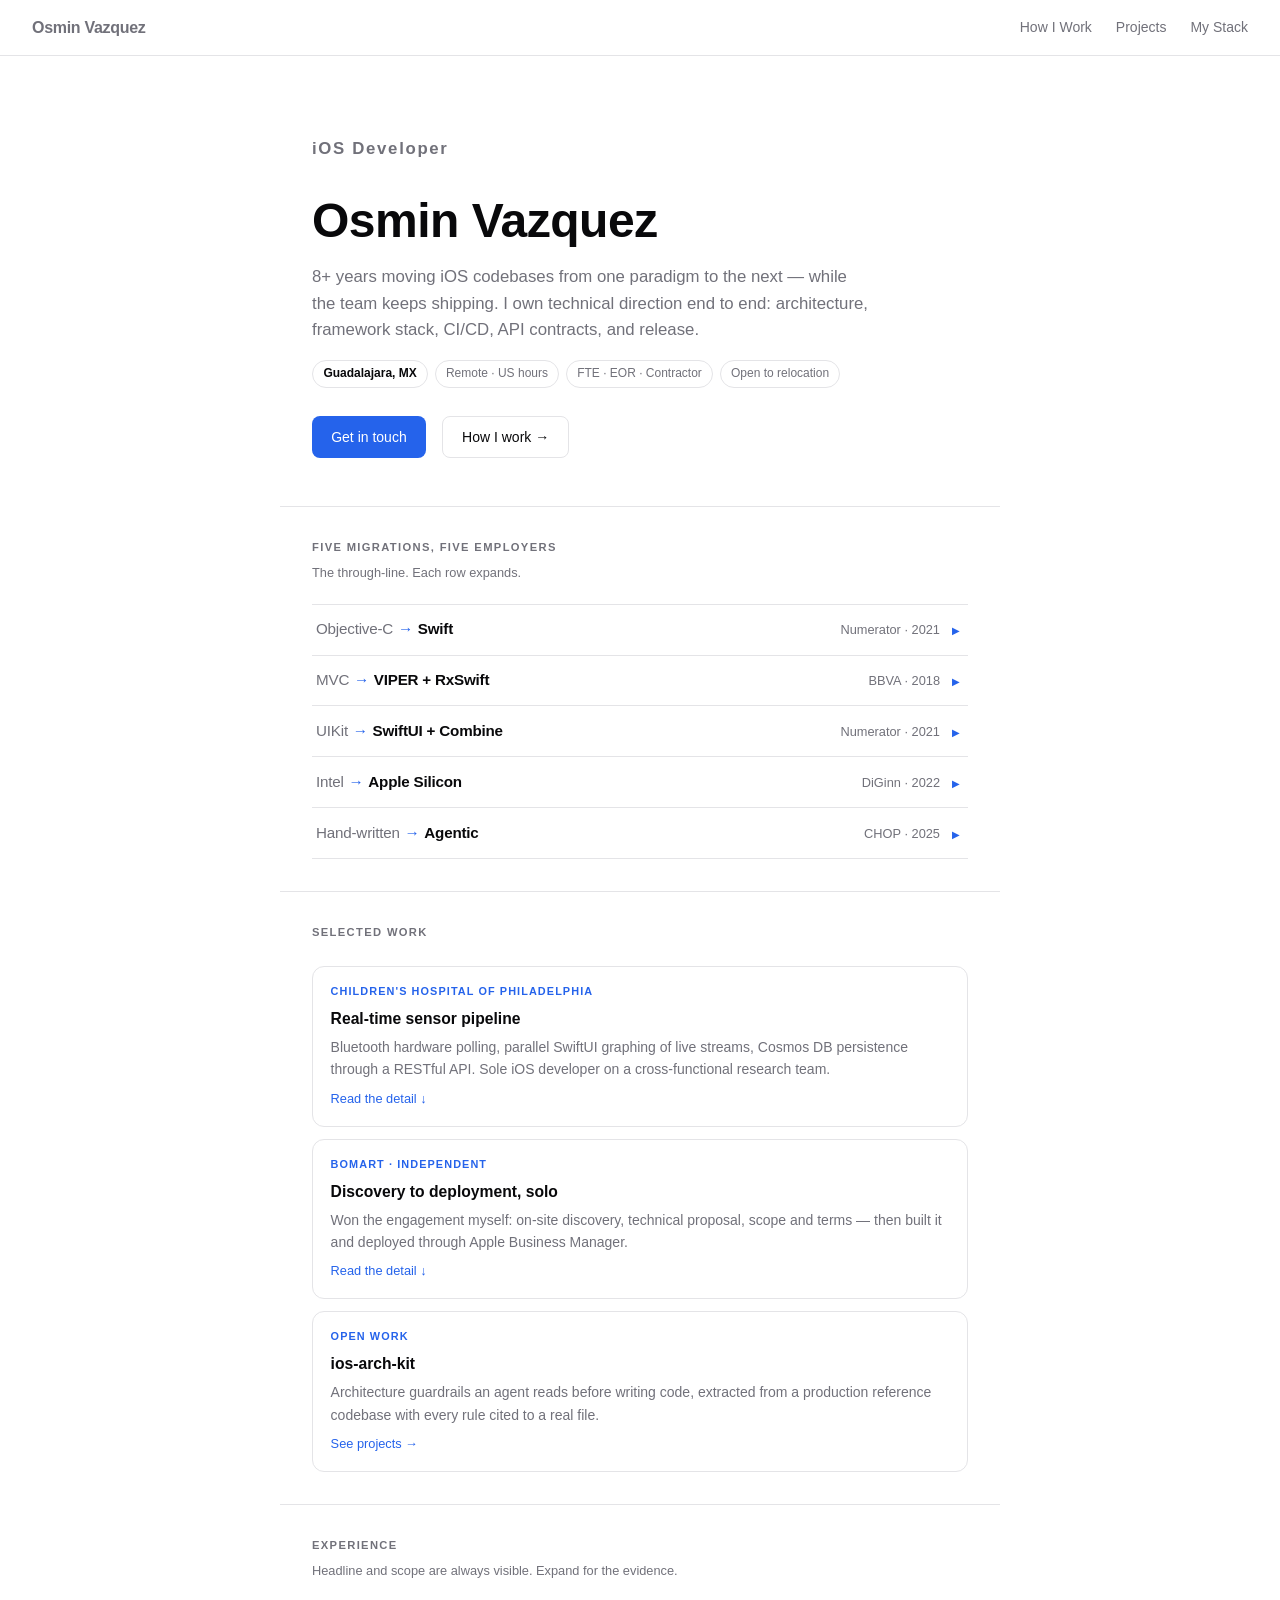
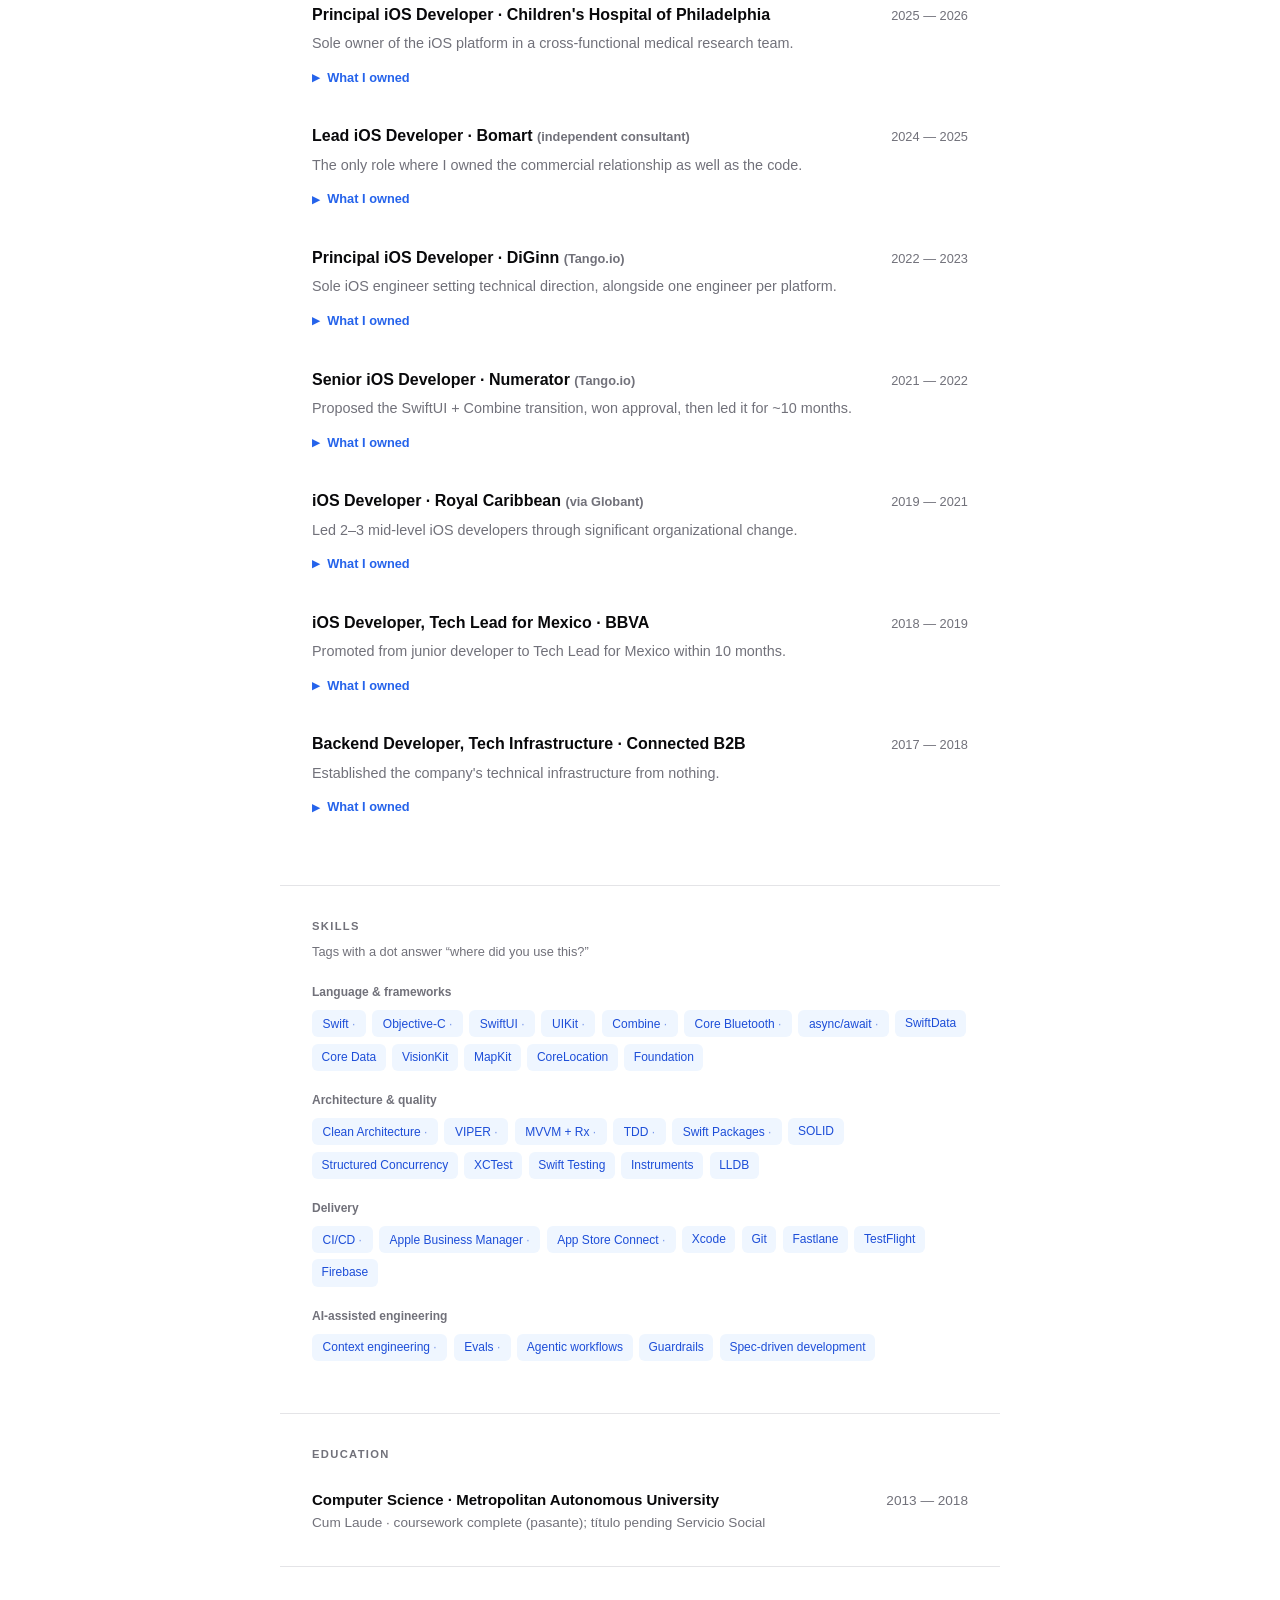
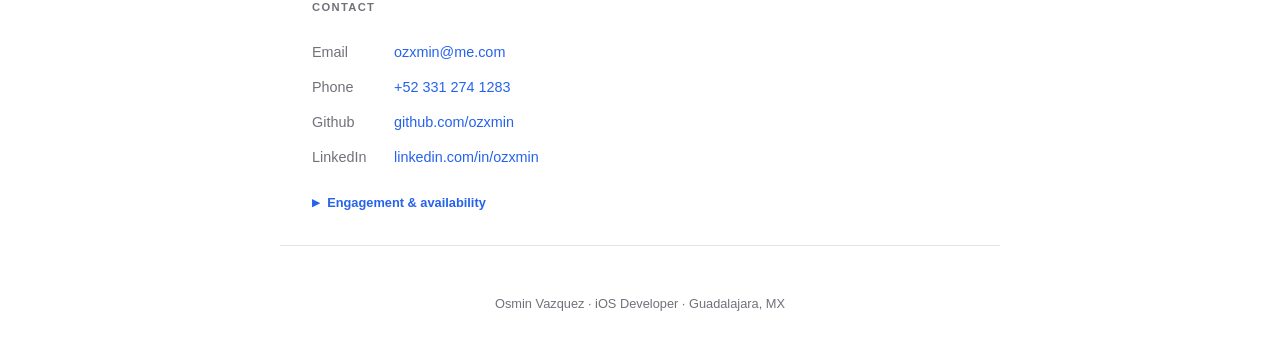
==== commit 8baca880: "Restructure the resume around progressive disclosure The site duplicated the PDF: seven roles, two b" ====
--- a/index.html
+++ b/index.html
@@ -5,7 +5,7 @@
 <meta name="viewport" content="width=device-width, initial-scale=1.0" />
 
 <title>Osmin Vazquez · iOS Developer</title>
-<meta name="description" content="iOS developer with 8+ years shipping apps end-to-end — architecture, stakeholder alignment, and App Store delivery. Specialized in modernizing legacy codebases and keeping production stable." />
+<meta name="description" content="iOS developer with 8+ years moving codebases from one paradigm to the next — Objective-C to Swift, UIKit to SwiftUI, Intel to Apple Silicon — while the team keeps shipping. Architecture, CI/CD, and release ownership." />
 <meta name="author" content="Osmin Vazquez" />
 <link rel="canonical" href="https://career.ozmin.me/" />
 
@@ -13,7 +13,7 @@
 <meta property="og:type" content="profile" />
 <meta property="og:site_name" content="Osmin Vazquez" />
 <meta property="og:title" content="Osmin Vazquez · iOS Developer" />
-<meta property="og:description" content="8+ years building iOS apps end-to-end — architecture, stakeholder alignment, and shipping to the App Store." />
+<meta property="og:description" content="8+ years moving iOS codebases from one paradigm to the next — while the team keeps shipping." />
 <meta property="og:url" content="https://career.ozmin.me/" />
 <meta property="og:image" content="https://career.ozmin.me/img/og-image.png" />
 <meta property="og:image:width" content="1200" />
@@ -25,7 +25,7 @@
 <!-- Twitter/X -->
 <meta name="twitter:card" content="summary_large_image" />
 <meta name="twitter:title" content="Osmin Vazquez · iOS Developer" />
-<meta name="twitter:description" content="8+ years building iOS apps end-to-end — architecture, stakeholder alignment, and shipping to the App Store." />
+<meta name="twitter:description" content="8+ years moving iOS codebases from one paradigm to the next — while the team keeps shipping." />
 <meta name="twitter:image" content="https://career.ozmin.me/img/og-image.png" />
 
 <!-- Structured data (must be inline; ld+json ignores src) -->
@@ -53,12 +53,16 @@
     "knowsAbout": [
       "iOS Development",
       "Swift",
+      "Objective-C",
       "SwiftUI",
       "UIKit",
+      "Combine",
       "Clean Architecture",
       "MVVM",
       "VIPER",
-      "CI/CD"
+      "TDD",
+      "CI/CD",
+      "Context Engineering"
     ],
     "sameAs": [
       "https://github.com/ozxmin",
@@ -68,7 +72,7 @@
 }
 </script>
 
-<!-- Shared block: keep in sync with index.html, my-stack.html, 404.html.
+<!-- Shared block: keep in sync with index.html, how-i-work.html, projects.html, my-stack.html, 404.html.
      No build step by design, so this is duplicated on purpose. -->
 <!-- Icons -->
 <link rel="icon" href="/favicon.ico" sizes="32x32" />
@@ -86,8 +90,13 @@
 
 <nav>
   <span class="nav-logo">
-    <a href="/">Career</a>
+    <a href="/">Osmin Vazquez</a>
   </span>
+  <div class="nav-links">
+    <a href="/how-i-work.html" data-umami-event="nav-how-i-work">How I Work</a>
+    <a href="/projects.html" data-umami-event="nav-projects">Projects</a>
+    <a href="/my-stack.html" data-umami-event="nav-my-stack">My Stack</a>
+  </div>
 </nav>
 
 <main id="main">
@@ -95,91 +104,287 @@
 <div class="hero">
   <p class="hero-label">iOS Developer</p>
   <h1>Osmin Vazquez</h1>
-  <p>8+ years building iOS apps end-to-end — architecture, stakeholder alignment, and shipping to the App Store. I specialize in modernizing legacy codebases and keeping production stable.</p>
+  <p>8+ years moving iOS codebases from one paradigm to the next — while the team keeps shipping. I own technical direction end to end: architecture, framework stack, CI/CD, API contracts, and release.</p>
+  <div class="avail">
+    <span class="chip"><strong>Guadalajara, MX</strong></span>
+    <span class="chip">Remote · US hours</span>
+    <span class="chip">FTE · EOR · Contractor</span>
+    <span class="chip">Open to relocation</span>
+  </div>
   <div class="hero-links">
     <a class="btn btn-primary" href="#contact" data-umami-event="cta-get-in-touch">Get in touch</a>
+    <a class="btn btn-outline" href="/how-i-work.html" data-umami-event="cta-how-i-work">How I work →</a>
   </div>
 </div>
 
-<!-- EXPERIENCE -->
+<!-- MIGRATIONS — the through-line. Layer 1 disclosure. -->
+<section aria-labelledby="migrations-heading">
+  <h2 id="migrations-heading">Five migrations, five employers</h2>
+  <p class="section-note">The through-line. Each row expands.</p>
+  <div class="ledger">
+
+    <details class="mig" id="mig-objc">
+      <summary data-umami-event="mig-objc-swift">
+        <span class="mig-move"><span class="from">Objective-C</span><span class="arrow">→</span>Swift</span>
+        <span class="mig-where">Numerator · 2021</span>
+        <span class="caret" aria-hidden="true">▶</span>
+      </summary>
+      <div class="mig-body">
+        <p>The hard part was concurrency, not syntax. Legacy Objective-C carried threading assumptions the compiler never enforced; behaviour that had quietly worked for years surfaced as race conditions the moment it crossed the bridge.</p>
+        <p>Diagnosed, fixed, and then covered — TDD and a linter introduced to a standing project so the class of bug could not return silently.</p>
+      </div>
+    </details>
+
+    <details class="mig" id="mig-viper">
+      <summary data-umami-event="mig-mvc-viper">
+        <span class="mig-move"><span class="from">MVC</span><span class="arrow">→</span>VIPER + RxSwift</span>
+        <span class="mig-where">BBVA · 2018</span>
+        <span class="caret" aria-hidden="true">▶</span>
+      </summary>
+      <div class="mig-body">
+        <p>The architecture came down from the global organization. My job was teaching it: three developers spanning junior, mid and senior — one of whom had built the <em>old</em> MVC app, and one of whom was a React Native developer new to iOS.</p>
+        <p>I got that engineer's first tickets accepted without knowing React Native myself. Shipped under strict code-coverage requirements.</p>
+      </div>
+    </details>
+
+    <details class="mig" id="mig-swiftui">
+      <summary data-umami-event="mig-uikit-swiftui">
+        <span class="mig-move"><span class="from">UIKit</span><span class="arrow">→</span>SwiftUI + Combine</span>
+        <span class="mig-where">Numerator · 2021</span>
+        <span class="caret" aria-hidden="true">▶</span>
+      </summary>
+      <div class="mig-body">
+        <p>Nobody had it on the roadmap. I made the case to the Tech Manager that it was even possible mid-migration, then to peers who were new enough to Swift that they had not considered SwiftUI an option — once introduced, they were enthusiastic.</p>
+        <p>Led roughly ten months of incremental adoption with two senior iOS engineers, setting guidelines and reviewing code. Incremental, never a rewrite.</p>
+      </div>
+    </details>
+
+    <details class="mig" id="mig-silicon">
+      <summary data-umami-event="mig-intel-silicon">
+        <span class="mig-move"><span class="from">Intel</span><span class="arrow">→</span>Apple Silicon</span>
+        <span class="mig-where">DiGinn · 2022</span>
+        <span class="caret" aria-hidden="true">▶</span>
+      </summary>
+      <div class="mig-body">
+        <p>Inherited a non-runnable, stale project. Made the business case for the migration to stakeholders before doing the work, rather than presenting it as a fait accompli.</p>
+        <p>Retired stale dependencies in favour of Swift-native features, cut project warnings by ~90%, and left behind a CI pipeline that shipped 20+ releases.</p>
+      </div>
+    </details>
+
+    <details class="mig" id="mig-agentic">
+      <summary data-umami-event="mig-agentic">
+        <span class="mig-move"><span class="from">Hand-written</span><span class="arrow">→</span>Agentic</span>
+        <span class="mig-where">CHOP · 2025</span>
+        <span class="caret" aria-hidden="true">▶</span>
+      </summary>
+      <div class="mig-body">
+        <p>Team productivity had halted under unchecked AI code generation: output drifted from conventions, and the review burden landed on senior engineers.</p>
+        <p>I encoded the architecture and review standards into a spec-driven workflow the agents read before writing code — moving architecture from something policed in review to something satisfied before the first line exists. <a href="/how-i-work.html" data-umami-event="mig-agentic-readmore">How that works →</a></p>
+      </div>
+    </details>
+
+  </div>
+</section>
+
+<!-- SELECTED WORK — layer 2 entry points -->
+<section aria-labelledby="selected-heading">
+  <h2 id="selected-heading">Selected work</h2>
+  <div class="cards">
+    <a class="card" href="#job-chop" data-umami-event="card-chop">
+      <span class="card-kicker">Children's Hospital of Philadelphia</span>
+      <span class="card-title">Real-time sensor pipeline</span>
+      <span class="card-desc">Bluetooth hardware polling, parallel SwiftUI graphing of live streams, Cosmos DB persistence through a RESTful API. Sole iOS developer on a cross-functional research team.</span>
+      <span class="card-more">Read the detail ↓</span>
+    </a>
+    <a class="card" href="#job-bomart" data-umami-event="card-bomart">
+      <span class="card-kicker">Bomart · independent</span>
+      <span class="card-title">Discovery to deployment, solo</span>
+      <span class="card-desc">Won the engagement myself: on-site discovery, technical proposal, scope and terms — then built it and deployed through Apple Business Manager.</span>
+      <span class="card-more">Read the detail ↓</span>
+    </a>
+    <a class="card" href="/projects.html" data-umami-event="card-arch-kit">
+      <span class="card-kicker">Open work</span>
+      <span class="card-title">ios-arch-kit</span>
+      <span class="card-desc">Architecture guardrails an agent reads before writing code, extracted from a production reference codebase with every rule cited to a real file.</span>
+      <span class="card-more">See projects →</span>
+    </a>
+  </div>
+</section>
+
+<!-- EXPERIENCE — headline and scope always visible; evidence on demand -->
 <section aria-labelledby="experience-heading">
   <h2 id="experience-heading">Experience</h2>
-
-  <div class="job">
-    <div class="job-header">
-      <span class="job-title">iOS Principal · Children's Hospital of Philadelphia</span>
+  <p class="section-note">Headline and scope are always visible. Expand for the evidence.</p>
+
+  <div class="job" id="job-chop">
+    <div class="job-header">
+      <span class="job-title">Principal iOS Developer · Children's Hospital of Philadelphia</span>
       <span class="job-meta">2025 — 2026</span>
     </div>
-    <ul>
-      <li>Shipped a medical research app with real-time data pipeline, hardware polling, Azure Cosmos DB persistence, and live peak detection on SwiftUI charts.</li>
-      <li>Architected a Clean Architecture + SOLID codebase, using agentic tools to sustain high delivery velocity.</li>
-    </ul>
-  </div>
-
-  <div class="job">
-    <div class="job-header">
-      <span class="job-title">iOS Product Engineer · Bomart</span>
+    <p class="job-scope">Sole owner of the iOS platform in a cross-functional medical research team.</p>
+    <details>
+      <summary data-umami-event="exp-chop"><span class="caret" aria-hidden="true">▶</span> What I owned</summary>
+      <ul>
+        <li>Shipped a medical research app implementing a real-time data pipeline: Bluetooth hardware polling, parallel SwiftUI graphing of live sensor streams, and Cosmos DB persistence through a RESTful API.</li>
+        <li>Owned architecture, delivery and release end to end — no one above me on iOS.</li>
+        <li>Feature scoping in PI planning, code review, merge approval, and TestFlight releases to QA.</li>
+        <li>Resolved a team-wide productivity halt caused by unchecked AI code generation by encoding architecture and review standards into a spec-driven agentic workflow.</li>
+      </ul>
+    </details>
+  </div>
+
+  <div class="job" id="job-bomart">
+    <div class="job-header">
+      <span class="job-title">Lead iOS Developer · Bomart <span class="job-meta">(independent consultant)</span></span>
       <span class="job-meta">2024 — 2025</span>
     </div>
-    <ul>
-      <li>Managed full project lifecycle: proposal, contracts, and delivery.</li>
-      <li>Designed and launched a custom iOS 17+ app with auth, transaction notifications, and Apple Business Manager deployment.</li>
-    </ul>
-  </div>
-
-  <div class="job">
-    <div class="job-header">
-      <span class="job-title">Lead iOS Developer · DigInn</span>
+    <p class="job-scope">The only role where I owned the commercial relationship as well as the code.</p>
+    <details>
+      <summary data-umami-event="exp-bomart"><span class="caret" aria-hidden="true">▶</span> What I owned</summary>
+      <ul>
+        <li>Approached about a real business problem; ran on-site discovery and returned with a technical solution, scope, timeline, technology choices and commercial terms.</li>
+        <li>Designed and built a custom iOS 17+ app solo — authentication, transaction notification, local storage.</li>
+        <li>Established enterprise deployment and device management via Apple Business Manager rather than the App Store.</li>
+        <li>Ran weekly client reviews and coordinated with client IT to clear dependencies.</li>
+      </ul>
+    </details>
+  </div>
+
+  <div class="job" id="job-diginn">
+    <div class="job-header">
+      <span class="job-title">Principal iOS Developer · DiGinn <span class="job-meta">(Tango.io)</span></span>
       <span class="job-meta">2022 — 2023</span>
     </div>
-    <ul>
-      <li>Reduced crashes to near-zero via CI/CD across 20+ releases.</li>
-      <li>Migrated legacy Intel project to Apple Silicon, unblocking team velocity.</li>
-      <li>Implemented analytics, A/B testing, and push notifications with Firebase.</li>
-    </ul>
-  </div>
-
-  <div class="job">
-    <div class="job-header">
-      <span class="job-title">Senior iOS Developer · Numerator</span>
+    <p class="job-scope">Sole iOS engineer setting technical direction, alongside one engineer per platform.</p>
+    <details>
+      <summary data-umami-event="exp-diginn"><span class="caret" aria-hidden="true">▶</span> What I owned</summary>
+      <ul>
+        <li>Inherited a non-runnable, stale project and made the case for the migration before doing the work.</li>
+        <li>Root-caused and eliminated recurring crashes in a codebase I had not written — crash rate to near zero.</li>
+        <li>Built the safety net: unit tests and CI aimed specifically at the crash class I had just fixed.</li>
+        <li>Shipped 20+ releases through the CI/CD pipeline I established; reduced project warnings by ~90%.</li>
+        <li>Implemented Firebase analytics, A/B testing and push notifications; cut build times via build schemes.</li>
+      </ul>
+    </details>
+  </div>
+
+  <div class="job" id="job-numerator">
+    <div class="job-header">
+      <span class="job-title">Senior iOS Developer · Numerator <span class="job-meta">(Tango.io)</span></span>
       <span class="job-meta">2021 — 2022</span>
     </div>
-    <ul>
-      <li>Bridged Objective-C to Swift and led SwiftUI + Combine introduction.</li>
-      <li>Defined and enforced MVVM + Rx architecture. Reduced tech debt to bump deployment targets.</li>
-    </ul>
-  </div>
-
-  <div class="job">
-    <div class="job-header">
-      <span class="job-title">iOS Developer II · Royal Caribbean</span>
+    <p class="job-scope">Proposed the SwiftUI + Combine transition, won approval, then led it for ~10 months.</p>
+    <details>
+      <summary data-umami-event="exp-numerator"><span class="caret" aria-hidden="true">▶</span> What I owned</summary>
+      <ul>
+        <li>Set guidelines, proposed patterns and reviewed code for two senior iOS engineers.</li>
+        <li>Bridged legacy Objective-C functionality to Swift, resolving the latent race conditions the bridge surfaced.</li>
+        <li>Defined and enforced MVVM + Rx; introduced TDD, protocol-oriented design and linting to a standing project.</li>
+        <li>Unblocked the deployment-target bump to current (−2n) by paying down technical debt.</li>
+      </ul>
+    </details>
+  </div>
+
+  <div class="job" id="job-rccl">
+    <div class="job-header">
+      <span class="job-title">iOS Developer · Royal Caribbean <span class="job-meta">(via Globant)</span></span>
       <span class="job-meta">2019 — 2021</span>
     </div>
-    <ul>
-      <li>Built user features with UIKit and VisionKit across multiple teams.</li>
-      <li>Contributed to backend migration while keeping reusable code across brands.</li>
-    </ul>
-  </div>
-
-  <div class="job">
-    <div class="job-header">
-      <span class="job-title">iOS Developer + Tech-Lead MX · BBVA</span>
+    <p class="job-scope">Led 2–3 mid-level iOS developers through significant organizational change.</p>
+    <details>
+      <summary data-umami-event="exp-rccl"><span class="caret" aria-hidden="true">▶</span> What I owned</summary>
+      <ul>
+        <li>Built user features with UIKit and VisionKit.</li>
+        <li>Supported multiple teams; enforced coding standards and reusable design patterns.</li>
+        <li>Contributed to a backend migration while keeping the codebase reusable across cruise ships — one codebase, many vessels, each with its own configuration.</li>
+      </ul>
+    </details>
+  </div>
+
+  <div class="job" id="job-bbva">
+    <div class="job-header">
+      <span class="job-title">iOS Developer, Tech Lead for Mexico · BBVA</span>
       <span class="job-meta">2018 — 2019</span>
     </div>
-    <ul>
-      <li>Developed key features using VIPER, RxSwift, and strict code coverage.</li>
-      <li>Coordinated international teams and led interviews + onboarding.</li>
-    </ul>
-  </div>
-
-  <div class="job">
-    <div class="job-header">
-      <span class="job-title">Back-End + Infra · Connected B2B</span>
+    <p class="job-scope">Promoted from junior developer to Tech Lead for Mexico within 10 months.</p>
+    <details>
+      <summary data-umami-event="exp-bbva"><span class="caret" aria-hidden="true">▶</span> What I owned</summary>
+      <ul>
+        <li>Led 3 developers (junior, mid, senior) rebuilding a legacy banking app in VIPER, RxSwift and TDD under strict code-coverage requirements.</li>
+        <li>Taught the team the architectural patterns adopted from the global organization.</li>
+        <li>Onboarded a React Native developer into the iOS stack and got their first tickets accepted.</li>
+        <li>Conducted interviews and project onboarding; aligned local compliance with global strategy across international teams.</li>
+      </ul>
+    </details>
+  </div>
+
+  <div class="job" id="job-connected">
+    <div class="job-header">
+      <span class="job-title">Backend Developer, Tech Infrastructure · Connected B2B</span>
       <span class="job-meta">2017 — 2018</span>
     </div>
-    <ul>
-      <li>Established AWS infrastructure and designed APIs with Node.js + MongoDB.</li>
-    </ul>
+    <p class="job-scope">Established the company's technical infrastructure from nothing.</p>
+    <details>
+      <summary data-umami-event="exp-connected"><span class="caret" aria-hidden="true">▶</span> What I owned</summary>
+      <ul>
+        <li>Built the AWS infrastructure; designed APIs and services in Node.js and MongoDB.</li>
+        <li>Enabled integration between the public website and internal systems.</li>
+      </ul>
+    </details>
+  </div>
+</section>
+
+<!-- SKILLS — tags that answer "where did you use this?" -->
+<section aria-labelledby="skills-heading">
+  <h2 id="skills-heading">Skills</h2>
+  <p class="section-note">Tags with a dot answer “where did you use this?”</p>
+
+  <div class="skill-group">
+    <div class="skill-group-label">Language &amp; frameworks</div>
+    <div class="tags">
+      <button class="tag" type="button" aria-expanded="false" data-umami-event="skill-swift" data-ev="Production since 2018, in every iOS role. Also the language of the two migrations I led.">Swift</button>
+      <button class="tag" type="button" aria-expanded="false" data-umami-event="skill-objc" data-ev="Numerator. Bridged legacy functionality to Swift — the race conditions, not the syntax, were the work.">Objective-C</button>
+      <button class="tag" type="button" aria-expanded="false" data-umami-event="skill-swiftui" data-ev="CHOP and Numerator. Led its introduction into a live UIKit codebase in 2021; live sensor graphing at CHOP in 2025.">SwiftUI</button>
+      <button class="tag" type="button" aria-expanded="false" data-umami-event="skill-uikit" data-ev="Royal Caribbean, BBVA, Numerator. Still the substrate under most production SwiftUI work.">UIKit</button>
+      <button class="tag" type="button" aria-expanded="false" data-umami-event="skill-combine" data-ev="Numerator. Led its introduction alongside SwiftUI in 2021.">Combine</button>
+      <button class="tag" type="button" aria-expanded="false" data-umami-event="skill-corebluetooth" data-ev="CHOP. Bluetooth hardware polling feeding live UI graphs.">Core Bluetooth</button>
+      <button class="tag" type="button" aria-expanded="false" data-umami-event="skill-async" data-ev="CHOP. Parallelised network calls across a collection on an iOS 18 / Xcode 26 project.">async/await</button>
+      <span class="tag">SwiftData</span><span class="tag">Core Data</span><span class="tag">VisionKit</span>
+      <span class="tag">MapKit</span><span class="tag">CoreLocation</span><span class="tag">Foundation</span>
+    </div>
+  </div>
+
+  <div class="skill-group">
+    <div class="skill-group-label">Architecture &amp; quality</div>
+    <div class="tags">
+      <button class="tag" type="button" aria-expanded="false" data-umami-event="skill-clean" data-ev="CHOP. Composition root as the place that absorbs churn; ports chosen to model domain capabilities, not mechanisms.">Clean Architecture</button>
+      <button class="tag" type="button" aria-expanded="false" data-umami-event="skill-viper" data-ev="BBVA. Legacy banking app rebuild, taught to a team of three.">VIPER</button>
+      <button class="tag" type="button" aria-expanded="false" data-umami-event="skill-mvvm" data-ev="Numerator. Defined and enforced as the project standard.">MVVM + Rx</button>
+      <button class="tag" type="button" aria-expanded="false" data-umami-event="skill-tdd" data-ev="Numerator (introduced to a standing project) and BBVA (strict coverage requirements).">TDD</button>
+      <button class="tag" type="button" aria-expanded="false" data-umami-event="skill-spm" data-ev="Module boundaries as compile-time enforcement — a wrong import fails the build rather than failing review.">Swift Packages</button>
+      <span class="tag">SOLID</span><span class="tag">Structured Concurrency</span><span class="tag">XCTest</span>
+      <span class="tag">Swift Testing</span><span class="tag">Instruments</span><span class="tag">LLDB</span>
+    </div>
+  </div>
+
+  <div class="skill-group">
+    <div class="skill-group-label">Delivery</div>
+    <div class="tags">
+      <button class="tag" type="button" aria-expanded="false" data-umami-event="skill-cicd" data-ev="DiGinn. Built from scratch; 20+ releases shipped through it.">CI/CD</button>
+      <button class="tag" type="button" aria-expanded="false" data-umami-event="skill-abm" data-ev="Bomart. Enterprise MDM distribution — not the App Store.">Apple Business Manager</button>
+      <button class="tag" type="button" aria-expanded="false" data-umami-event="skill-asc" data-ev="Certificates, provisioning profiles, multi-team membership, shared automatic signing across accounts.">App Store Connect</button>
+      <span class="tag">Xcode</span><span class="tag">Git</span><span class="tag">Fastlane</span>
+      <span class="tag">TestFlight</span><span class="tag">Firebase</span>
+    </div>
+  </div>
+
+  <div class="skill-group">
+    <div class="skill-group-label">AI-assisted engineering</div>
+    <div class="tags">
+      <button class="tag" type="button" aria-expanded="false" data-umami-event="skill-context-eng" data-ev="CHOP and ios-arch-kit. Encoding architectural standards as machine-readable constraints an agent reads before writing code.">Context engineering</button>
+      <button class="tag" type="button" aria-expanded="false" data-umami-event="skill-evals" data-ev="Blind guided/unguided comparison, prediction scorecards, and calibration rules derived from measured hit rates.">Evals</button>
+      <span class="tag">Agentic workflows</span><span class="tag">Guardrails</span><span class="tag">Spec-driven development</span>
+    </div>
   </div>
 </section>
 
@@ -188,39 +393,10 @@
   <h2 id="education-heading">Education</h2>
   <div class="edu">
     <div>
-      <div class="edu-name">B.S. Computer Science · Metropolitan Autonomous University</div>
-      <div class="edu-meta">Cum Laude</div>
+      <div class="edu-name">Computer Science · Metropolitan Autonomous University</div>
+      <div class="edu-meta">Cum Laude · coursework complete (pasante); título pending Servicio Social</div>
     </div>
     <span class="edu-meta">2013 — 2018</span>
-  </div>
-</section>
-
-<!-- SKILLS -->
-<section aria-labelledby="skills-heading">
-  <h2 id="skills-heading">Skills</h2>
-  <div class="skill-group">
-    <div class="skill-group-label">Frameworks &amp; APIs</div>
-    <div class="tags">
-      <span class="tag">SwiftUI</span><span class="tag">UIKit</span><span class="tag">Combine</span>
-      <span class="tag">SwiftData</span><span class="tag">XCTest</span><span class="tag">Swift Testing</span>
-      <span class="tag">VisionKit</span><span class="tag">MapKit</span><span class="tag">CoreLocation</span>
-      <span class="tag">GCD</span><span class="tag">Foundation</span><span class="tag">Observation</span>
-    </div>
-  </div>
-  <div class="skill-group">
-    <div class="skill-group-label">Architecture &amp; Patterns</div>
-    <div class="tags">
-      <span class="tag">MVVM</span><span class="tag">VIPER</span><span class="tag">Clean Architecture</span>
-      <span class="tag">SOLID</span><span class="tag">TDD</span><span class="tag">Structured Concurrency</span>
-      <span class="tag">Rx</span><span class="tag">MVC</span><span class="tag">MVP</span>
-    </div>
-  </div>
-  <div class="skill-group">
-    <div class="skill-group-label">Tooling</div>
-    <div class="tags">
-      <span class="tag">CI/CD</span><span class="tag">Fastlane</span><span class="tag">XcodeGen</span>
-      <span class="tag">Instruments</span><span class="tag">LLDB</span><span class="tag">Firebase</span>
-    </div>
   </div>
 </section>
 
@@ -233,12 +409,17 @@
     <div class="contact-item"><span>Github</span><a href="https://github.com/ozxmin" rel="noopener noreferrer" data-umami-event="contact-github">github.com/ozxmin</a></div>
     <div class="contact-item"><span>LinkedIn</span><a href="https://linkedin.com/in/ozxmin" rel="noopener noreferrer" data-umami-event="contact-linkedin">linkedin.com/in/ozxmin</a></div>
   </div>
+  <details class="engage">
+    <summary data-umami-event="contact-engagement"><span class="caret" aria-hidden="true">▶</span> Engagement &amp; availability</summary>
+    <p>Available full-time (direct or through an EOR), part-time, or as an independent contractor. Active RFC with prior invoicing under RESICO, so a B2B contract with a US or Canadian client needs no new entity. Spanish native, English professional. Open to remote on US hours and to relocation.</p>
+  </details>
 </section>
 
 </main>
 
 <footer>Osmin Vazquez · iOS Developer · Guadalajara, MX</footer>
 
+<script src="/js/script.js"></script>
 
 <!-- Privacy-first analytics -->
 <script defer src="https://cloud.umami.is/script.js" data-website-id="f2526937-3c88-48e1-8fc8-846e70ded4b5"></script>
--- a/css/styles.css
+++ b/css/styles.css
@@ -66,6 +66,11 @@
 }
 
 .nav-links a:hover { color: var(--accent); }
+
+.nav-links a[aria-current="page"] {
+  color: var(--text);
+  border-bottom: 1px solid var(--accent);
+}
 
 /* HERO */
 .hero {
@@ -399,6 +404,191 @@
   letter-spacing: .05em;
 }
 
+/* ===========================================================
+   PROGRESSIVE DISCLOSURE
+   Three layers, in increasing depth:
+     L0  static markup            — the 20-second scan
+     L1  <details>/<summary>      — evidence, inline, no navigation
+     L2  a separate page          — full case study
+     L-inf  .tag[data-ev] popover — one line of context on a term
+   Rule: disclosure adds evidence, it never *carries* a claim.
+   Anything load-bearing must survive with every panel closed.
+   =========================================================== */
+
+/* Availability chips under the hero */
+.avail {
+  display: flex; flex-wrap: wrap; gap: .4rem;
+  margin: -1rem 0 1.75rem;
+}
+
+.chip {
+  font-size: .75rem; color: var(--muted);
+  border: 1px solid var(--border); border-radius: 999px;
+  padding: .2rem .65rem; white-space: nowrap;
+}
+
+.chip strong { color: var(--text); font-weight: 600; }
+
+.section-note {
+  font-size: .8rem; color: var(--muted);
+  margin: -1.1rem 0 1.25rem;
+}
+
+/* Shared disclosure affordance. The caret is decorative; the state is
+   carried by the native `open` attribute, so screen readers get it free. */
+details > summary { cursor: pointer; list-style: none; }
+details > summary::-webkit-details-marker { display: none; }
+details > summary:focus-visible { outline: 2px solid var(--accent); outline-offset: 3px; border-radius: 4px; }
+
+.caret {
+  display: inline-block; color: var(--accent);
+  font-size: .62rem; transition: transform .2s ease; flex: none;
+}
+
+details[open] > summary .caret { transform: rotate(90deg); }
+
+/* L1 — migration ledger */
+.ledger { border-top: 1px solid var(--border); }
+
+.mig { border-bottom: 1px solid var(--border); }
+
+.mig > summary {
+  display: grid; grid-template-columns: 1fr auto auto;
+  align-items: baseline; gap: .75rem;
+  padding: .8rem .5rem .8rem .25rem;
+  transition: background-color .15s;
+}
+
+.mig > summary:hover { background: var(--tag-bg); }
+
+.mig-move { font-size: .95rem; font-weight: 600; letter-spacing: -.2px; }
+.mig-move .arrow { color: var(--accent); font-weight: 400; padding: 0 .3rem; }
+.mig-move .from { color: var(--muted); font-weight: 500; }
+
+.mig-where { font-size: .8rem; color: var(--muted); font-variant-numeric: tabular-nums; }
+
+.mig-body {
+  padding: 0 .5rem 1rem 1.1rem; margin: -.15rem 0 0 .25rem;
+  border-left: 2px solid var(--border);
+}
+
+.mig-body p { font-size: .9rem; color: var(--muted); max-width: 40rem; }
+.mig-body p + p { margin-top: .6rem; }
+
+/* L2 entry points */
+.cards { display: grid; gap: .75rem; }
+
+.card {
+  display: block; text-decoration: none; color: inherit;
+  border: 1px solid var(--border); border-radius: 12px;
+  padding: 1rem 1.1rem;
+  transition: border-color .2s, background-color .2s;
+}
+
+.card:hover { border-color: var(--accent); background: var(--bg2); }
+
+.card-kicker {
+  display: block; font-size: .68rem; font-weight: 700; letter-spacing: .1em;
+  text-transform: uppercase; color: var(--accent); margin-bottom: .35rem;
+}
+
+.card-title { display: block; font-weight: 700; font-size: .98rem; margin-bottom: .3rem; }
+.card-desc { display: block; font-size: .875rem; color: var(--muted); }
+.card-more { display: inline-block; font-size: .8rem; color: var(--accent); margin-top: .5rem; }
+
+/* Experience: scope is always visible, evidence is disclosed */
+.job-scope { font-size: .9rem; color: var(--muted); margin: .3rem 0 .55rem; max-width: 40rem; }
+
+.job details > summary {
+  display: inline-flex; align-items: center; gap: .45rem;
+  font-size: .8rem; font-weight: 600; color: var(--accent);
+  padding: .2rem 0;
+}
+
+.job details > summary:hover { text-decoration: underline; }
+
+/* Deep-linked disclosure: /#job-chop opens and highlights that role. */
+.job:target { animation: job-flash 1.6s ease; }
+
+@keyframes job-flash {
+  0%, 40% { background: var(--bg2); }
+  100% { background: transparent; }
+}
+
+/* L-inf — evidence popover on skill tags */
+button.tag {
+  cursor: pointer; font-family: inherit;
+  border: 1px solid transparent;
+}
+
+button.tag::after { content: ' \00B7'; opacity: .55; }
+
+button.tag:hover,
+button.tag[aria-expanded="true"] { border-color: var(--accent); }
+
+#evidence {
+  position: fixed; z-index: 80; width: min(20rem, 78vw);
+  padding: .75rem .85rem; border-radius: 12px;
+  background: var(--bg); border: 1px solid var(--border);
+  box-shadow: 0 12px 22px rgba(15, 23, 42, .10), 0 4px 10px rgba(15, 23, 42, .05);
+  opacity: 0; pointer-events: none; transform: translateY(4px);
+  transition: opacity .15s ease, transform .15s ease;
+}
+
+#evidence.open { opacity: 1; pointer-events: auto; transform: translateY(0); }
+#evidence .ev-term { font-size: .75rem; font-weight: 700; margin-bottom: .25rem; }
+#evidence .ev-body { font-size: .85rem; color: var(--muted); line-height: 1.55; }
+
+/* Contact: engagement terms behind a disclosure */
+.engage { margin-top: 1.25rem; }
+
+.engage > summary {
+  display: inline-flex; align-items: center; gap: .45rem;
+  font-size: .8rem; font-weight: 600; color: var(--accent);
+}
+
+.engage p { font-size: .875rem; color: var(--muted); margin-top: .6rem; max-width: 40rem; }
+
+/* ===========================================================
+   L2 PAGES — how-i-work.html, projects.html
+   =========================================================== */
+.prose { max-width: 40rem; }
+.prose p { color: var(--muted); font-size: .95rem; }
+.prose p + p { margin-top: .75rem; }
+
+.prose h2 {
+  font-size: .95rem; font-weight: 700; color: var(--text);
+  margin: 1.75rem 0 .5rem;
+  text-transform: none; letter-spacing: normal;
+}
+
+.prose ol, .prose ul { margin: .6rem 0 .6rem 1.1rem; }
+.prose li { color: var(--muted); font-size: .92rem; padding: .18rem 0; }
+.prose code {
+  font-family: ui-monospace, SFMono-Regular, Menlo, monospace;
+  font-size: .85em; background: var(--bg2);
+  padding: .1rem .3rem; border-radius: 4px;
+}
+
+.pull {
+  border-left: 2px solid var(--accent);
+  padding: .35rem 0 .35rem 1rem; margin: 1.25rem 0;
+  font-size: .95rem; color: var(--text); max-width: 38rem;
+}
+
+.metric-row { display: flex; flex-wrap: wrap; gap: 1.75rem; margin: 1.25rem 0 .5rem; }
+.metric-val { font-size: 1.65rem; font-weight: 800; letter-spacing: -.5px; font-variant-numeric: tabular-nums; }
+.metric-lbl { font-size: .75rem; color: var(--muted); margin-top: .1rem; }
+
+.proj { border-top: 1px solid var(--border); padding: 1.5rem 0; }
+.proj-title { font-size: 1rem; font-weight: 700; text-transform: none; letter-spacing: normal; margin: 0; }
+.proj-sub { font-size: .8rem; color: var(--muted); margin: .15rem 0 .75rem; }
+
+@media (max-width: 560px) {
+  .mig > summary { grid-template-columns: 1fr auto; }
+  .mig-where { grid-column: 1 / -1; margin-top: -.4rem; }
+}
+
 /* MOTION */
 @media (prefers-reduced-motion: reduce) {
   html { scroll-behavior: auto; }
@@ -503,5 +693,20 @@
   a[href^="mailto:"]::after,
   a[href^="tel:"]::after { content: ""; }
 
+  /* Disclosure must never amputate the printed CV. js/script.js opens every
+     <details> on beforeprint; these rules make the expanded state print well. */
+  .caret,
+  .card-more,
+  #evidence { display: none !important; }
+
+  .mig > summary { padding: .3rem 0; }
+  .mig-body { border-left: none; padding: 0 0 .5rem; margin-left: 0; }
+  .mig, .card, .metric-row, .proj { break-inside: avoid; page-break-inside: avoid; }
+
+  .chip { border-color: #999; }
+  .card { border-color: #ccc; }
+  .job details > summary { color: #000; }
+  .prose code { background: #fff; border: 1px solid #ccc; }
+
   a { color: #000; text-decoration: none; }
 }
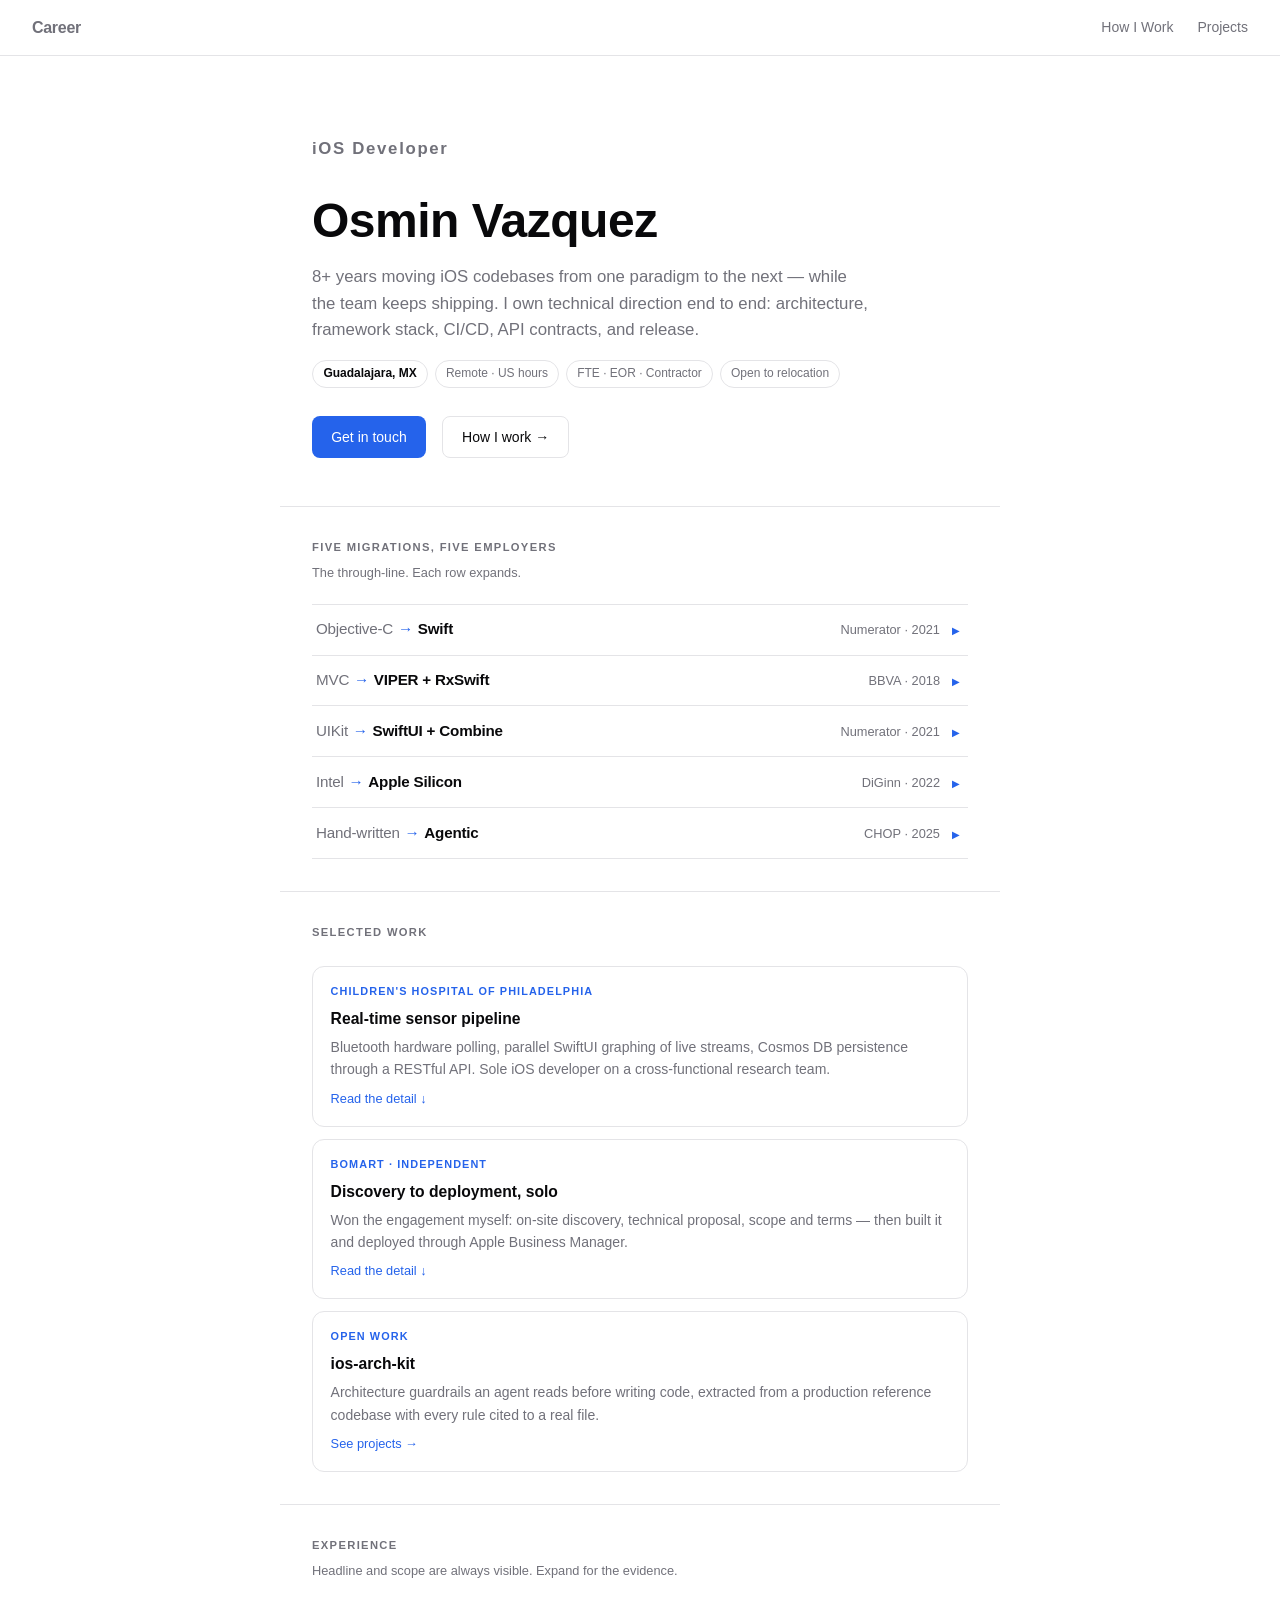
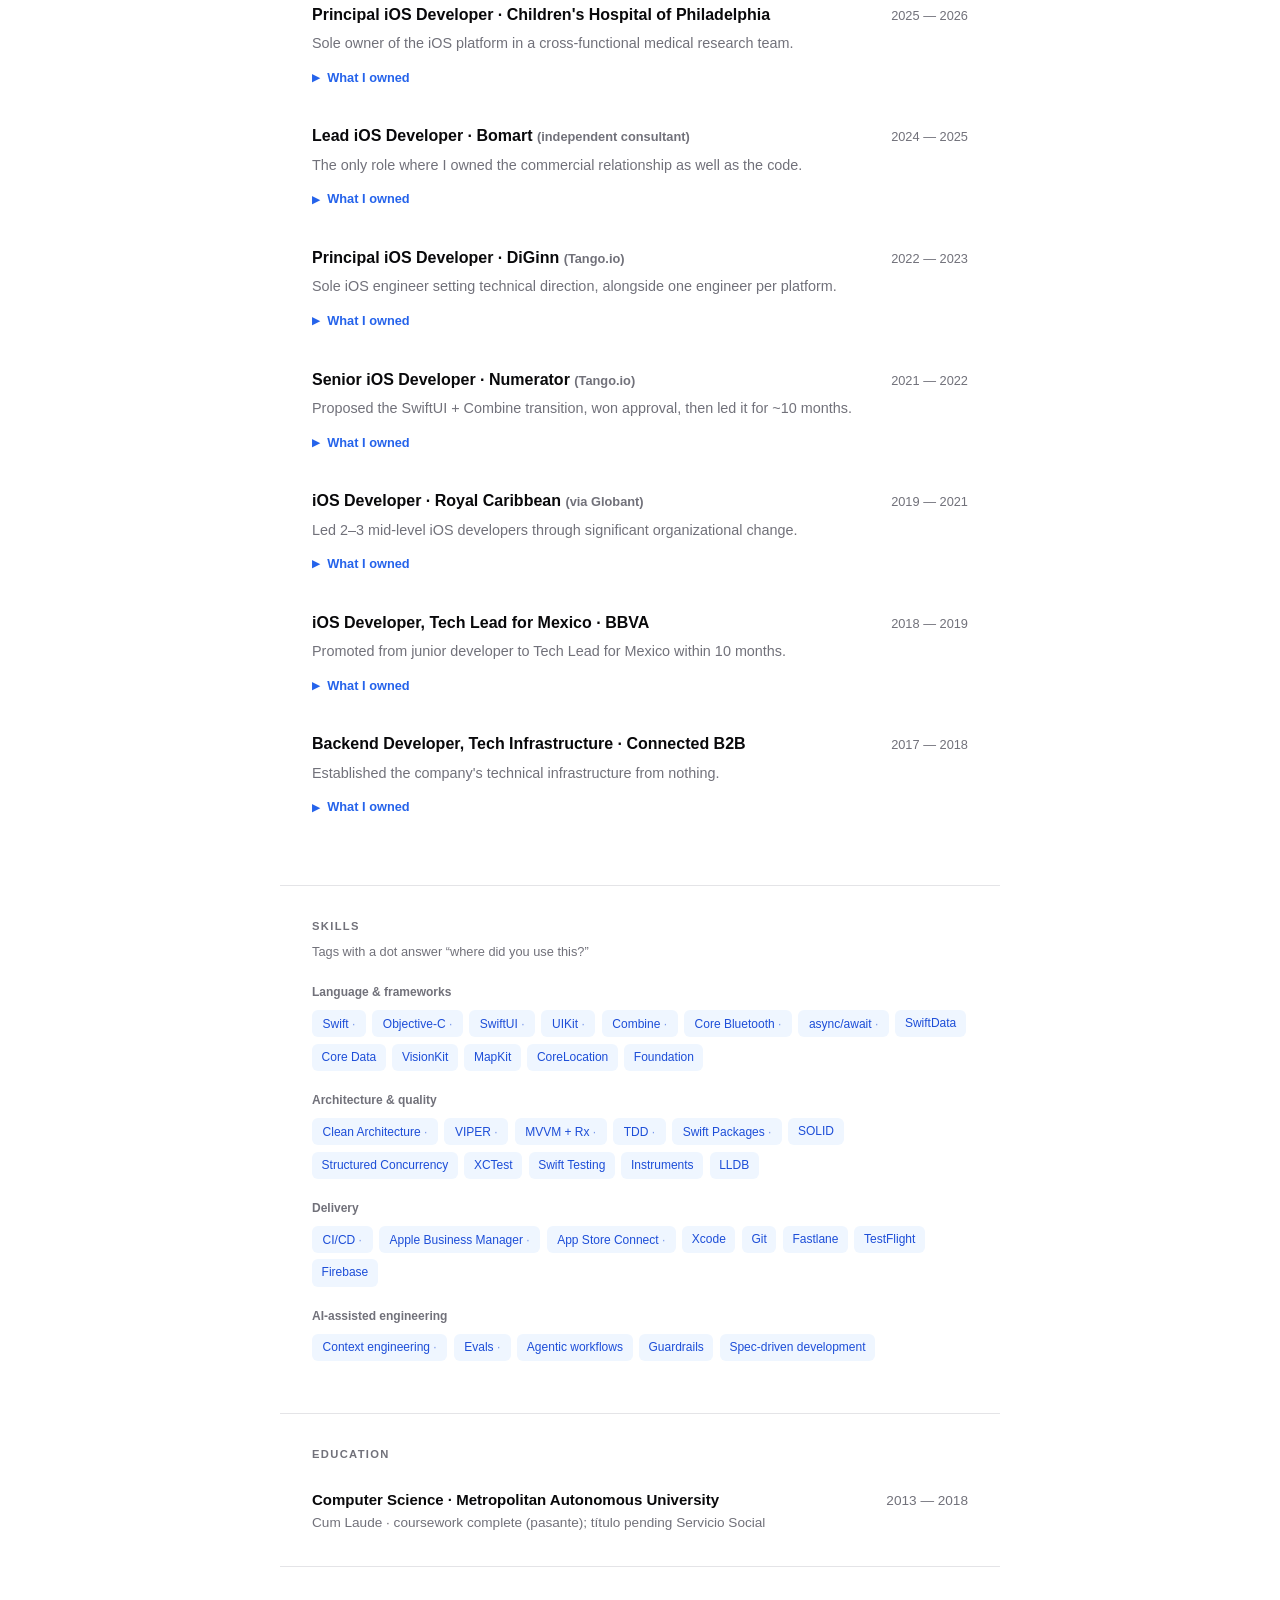
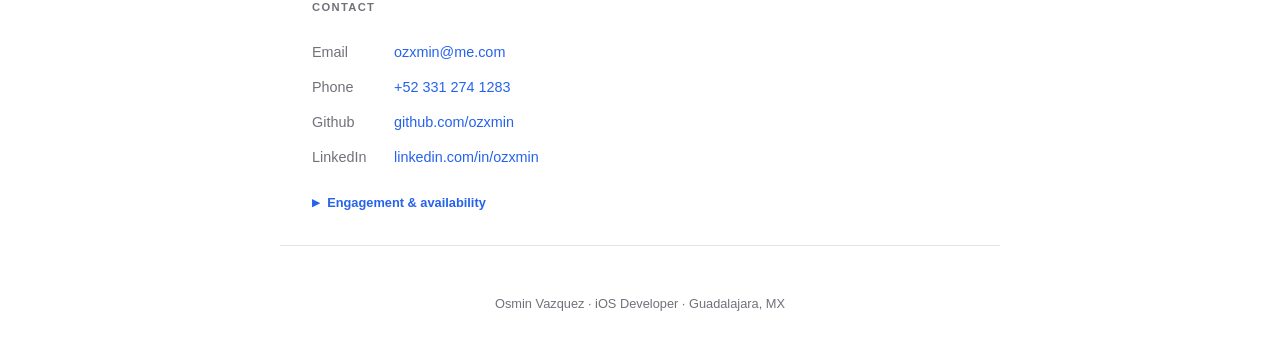
==== commit 5f9c78ad: "Header Modifications" ====
--- a/index.html
+++ b/index.html
@@ -90,12 +90,11 @@
 
 <nav>
   <span class="nav-logo">
-    <a href="/">Osmin Vazquez</a>
+    <a href="/">Career</a>
   </span>
   <div class="nav-links">
     <a href="/how-i-work.html" data-umami-event="nav-how-i-work">How I Work</a>
     <a href="/projects.html" data-umami-event="nav-projects">Projects</a>
-    <a href="/my-stack.html" data-umami-event="nav-my-stack">My Stack</a>
   </div>
 </nav>
 
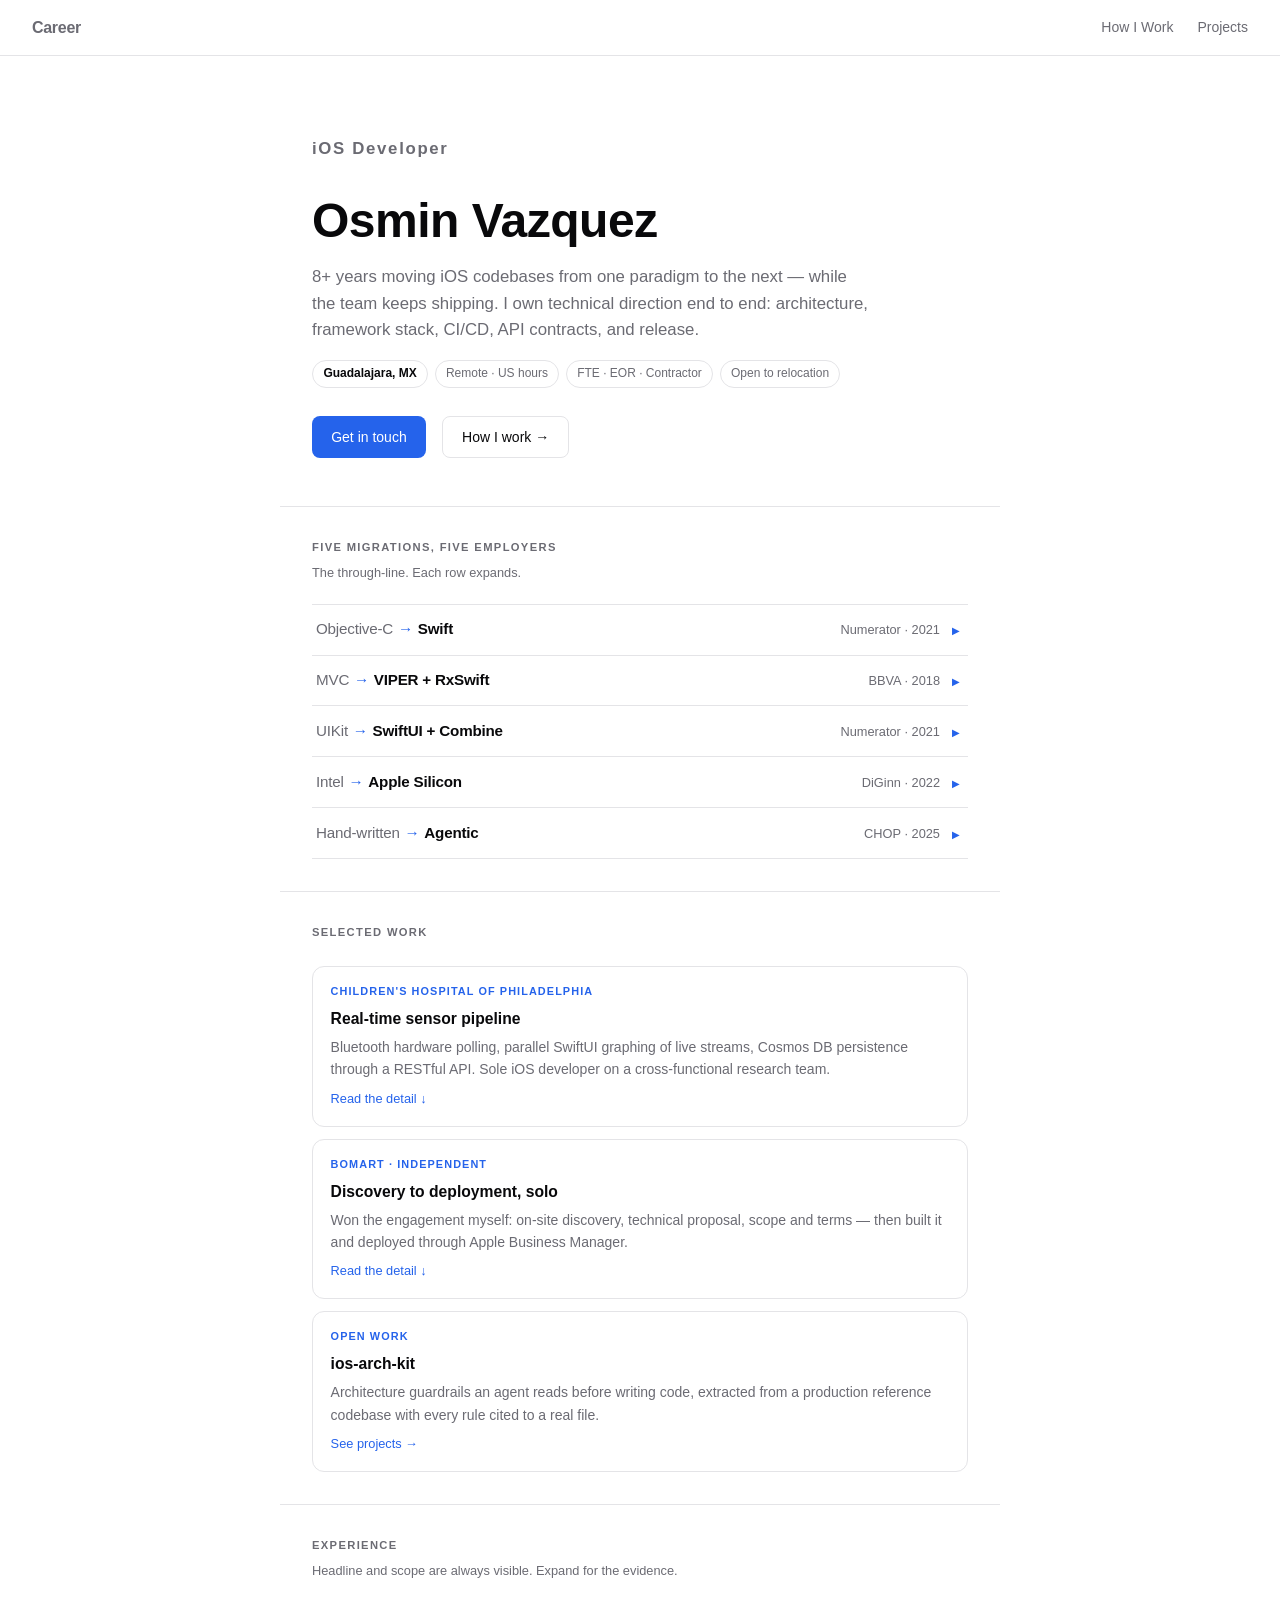
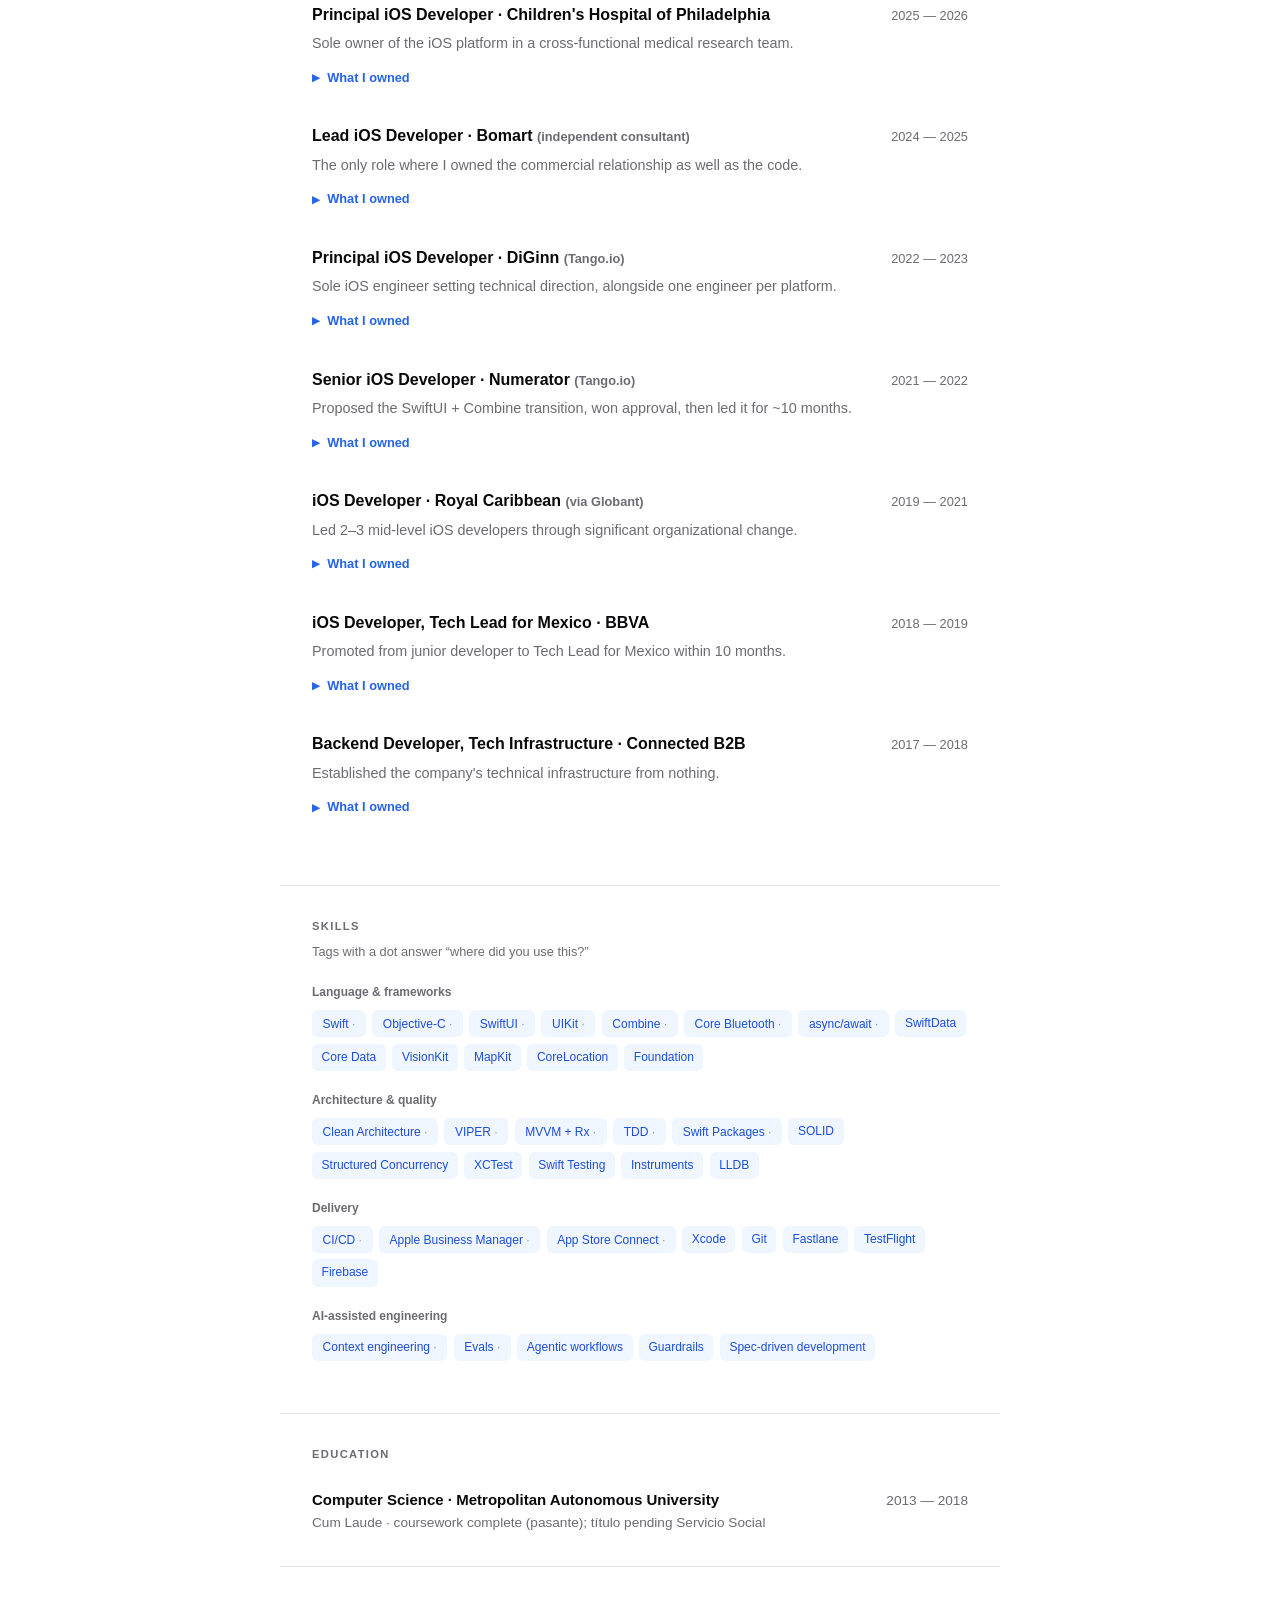
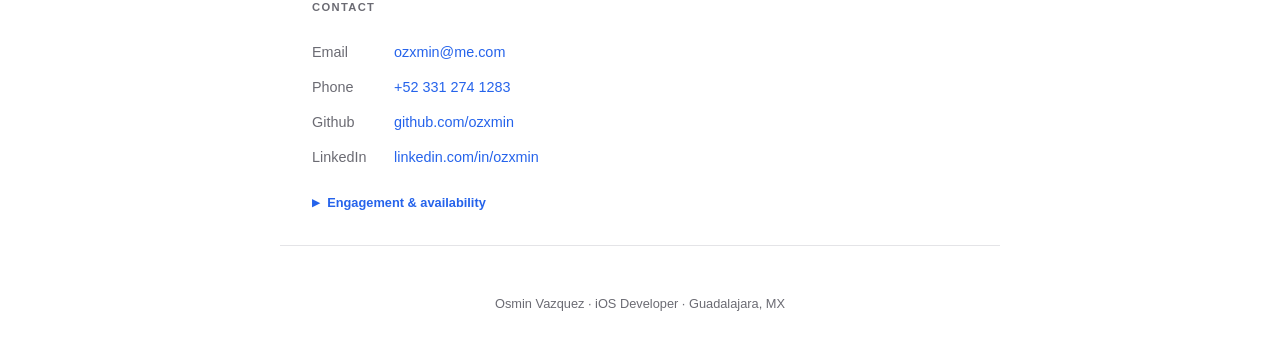
==== commit 0e9d8475: "Fix five accessibility defects Diagram description was unreachable. The zoom anchor's aria-label ove" ====
--- a/index.html
+++ b/index.html
@@ -72,7 +72,7 @@
 }
 </script>
 
-<!-- Shared block: keep in sync with index.html, how-i-work.html, projects.html, my-stack.html, 404.html.
+<!-- Shared block: keep in sync with index.html, how-i-work.html, projects.html, 404.html.
      No build step by design, so this is duplicated on purpose. -->
 <!-- Icons -->
 <link rel="icon" href="/favicon.ico" sizes="32x32" />
@@ -98,7 +98,7 @@
   </div>
 </nav>
 
-<main id="main">
+<main id="main" tabindex="-1">
 
 <div class="hero">
   <p class="hero-label">iOS Developer</p>
@@ -393,7 +393,7 @@
   <div class="edu">
     <div>
       <div class="edu-name">Computer Science · Metropolitan Autonomous University</div>
-      <div class="edu-meta">Cum Laude · coursework complete (pasante); título pending Servicio Social</div>
+      <div class="edu-meta">Cum Laude · coursework complete (<span lang="es">pasante</span>); <span lang="es">título</span> pending <span lang="es">Servicio Social</span></div>
     </div>
     <span class="edu-meta">2013 — 2018</span>
   </div>
--- a/css/styles.css
+++ b/css/styles.css
@@ -2,7 +2,7 @@
   --bg: #ffffff;
   --bg2: #f4f4f5;
   --text: #09090b;
-  --muted: #71717a;
+  --muted: #6b6b73;
   --accent: #2563eb;
   --border: #e4e4e7;
   --tag-bg: #eff6ff;
@@ -118,12 +118,20 @@
 .btn-outline:hover { border-color: var(--accent); color: var(--accent); }
 
 /* SECTION */
+/* Sticky nav is 56px tall; without this an anchor jump hides the target under
+   it. Every deep-link destination needs this, not just <section> — the resume
+   is linked at .job and .mig granularity (/#job-chop, /#mig-agentic), and
+   those land at viewport top with the nav drawn over them otherwise. */
+section,
+.job,
+.mig {
+  scroll-margin-top: 72px;
+}
+
 section {
   max-width: 720px; margin: 0 auto;
   padding: 2rem 2rem;
   border-top: 1px solid var(--border);
-  /* Sticky nav is 56px tall; without this the anchor jump hides the heading under it. */
-  scroll-margin-top: 72px;
 }
 
 section h2 {
@@ -360,6 +368,18 @@
   padding-right: 1.25rem;
 }
 
+/* Available to assistive tech, absent from the visual layout. Used for the
+   diagram's long description, which is far too long for a visible caption. */
+.visually-hidden {
+  position: absolute;
+  width: 1px; height: 1px;
+  margin: -1px; padding: 0;
+  overflow: hidden;
+  clip-path: inset(50%);
+  white-space: nowrap;
+  border: 0;
+}
+
 /* SKIP LINK */
 .skip-link {
   position: absolute;
@@ -392,9 +412,6 @@
   outline-offset: 2px;
 }
 
-/* MY STACK */
-.stack-group { margin-bottom: 1.5rem; }
-
 .inline-details-heading {
   font-size: .85rem;
   font-weight: 600;
@@ -556,7 +573,8 @@
 .prose p { color: var(--muted); font-size: .95rem; }
 .prose p + p { margin-top: .75rem; }
 
-.prose h2 {
+.prose h2,
+.prose h3 {
   font-size: .95rem; font-weight: 700; color: var(--text);
   margin: 1.75rem 0 .5rem;
   text-transform: none; letter-spacing: normal;
@@ -588,6 +606,97 @@
   .mig > summary { grid-template-columns: 1fr auto; }
   .mig-where { grid-column: 1 / -1; margin-top: -.4rem; }
 }
+
+/* PIPELINE DIAGRAM — projects.html.
+   The figure sits inside the prose column, so the 1080px artwork renders at
+   roughly 640px and its 11px labels are not readable. That is on purpose: the
+   figure is a thumbnail, and clicking it opens the same SVG at full size in a
+   <dialog>. Light and dark are two files swapped by <picture>; the dark source
+   is scoped to `screen` so printing falls back to the light one. */
+.diagram { margin: 1.75rem 0 1.25rem; }
+
+/* The script strips the href and sets role="button", so the cursor and focus
+   affordances have to be stated here rather than inherited from :link. */
+.diagram-zoom { display: block; cursor: zoom-in; border-radius: 12px; }
+
+.diagram-zoom img {
+  display: block;
+  width: 100%;
+  height: auto;
+  border: 1px solid var(--border);
+  border-radius: 12px;
+  transition: border-color .2s;
+}
+
+.diagram-zoom:hover img,
+.diagram-zoom:focus-visible img { border-color: var(--accent); }
+
+.diagram-zoom:focus-visible { outline: 2px solid var(--accent); outline-offset: 3px; }
+
+.diagram figcaption {
+  font-size: .75rem;
+  color: var(--muted);
+  line-height: 1.6;
+  margin-top: .6rem;
+}
+
+.diagram-hint { color: var(--accent); }
+
+/* Full-size overlay. <dialog> earns its place here: focus trapping, Escape to
+   close and top-layer stacking all come free. The artwork is pinned to its
+   1080px design width so it stays legible and pans on a small screen, rather
+   than being shrunk back down to the size the thumbnail already is. */
+.lightbox {
+  position: fixed;
+  inset: 0;
+  margin: auto;
+  width: min(96vw, 1140px);
+  max-width: none;
+  /* height must be definite for the auto margins to centre it: with height
+     auto and inset 0, the box stretches to fill and the margins resolve to
+     zero, so max-height then clamps it against the top-left corner. */
+  height: fit-content;
+  max-height: 92vh;
+  padding: 0;
+  border: 1px solid var(--border);
+  border-radius: 14px;
+  background: var(--bg);
+  color: var(--text);
+  overflow: hidden;
+}
+
+.lightbox::backdrop { background: rgba(0, 0, 0, .72); }
+
+/* Fallback for browsers without <dialog>: position the panel and fake the
+   backdrop with a spread shadow, so the overlay still covers the page. */
+.lightbox.is-fallback {
+  display: block;
+  z-index: 999;
+  box-shadow: 0 0 0 100vmax rgba(0, 0, 0, .72);
+}
+
+.lightbox-scroll {
+  overflow: auto;
+  max-height: 92vh;
+  overscroll-behavior: contain;
+}
+
+.lightbox-scroll img { display: block; width: 1080px; max-width: none; height: auto; }
+
+.lightbox-close {
+  position: absolute;
+  top: .6rem; right: .6rem;
+  width: 2rem; height: 2rem;
+  display: flex; align-items: center; justify-content: center;
+  font: inherit; font-size: 1.15rem; line-height: 1;
+  color: var(--text);
+  background: var(--bg);
+  border: 1px solid var(--border);
+  border-radius: 999px;
+  cursor: pointer;
+}
+
+.lightbox-close:hover { border-color: var(--accent); color: var(--accent); }
 
 /* MOTION */
 @media (prefers-reduced-motion: reduce) {
@@ -703,6 +812,10 @@
   .mig-body { border-left: none; padding: 0 0 .5rem; margin-left: 0; }
   .mig, .card, .metric-row, .proj { break-inside: avoid; page-break-inside: avoid; }
 
+  .diagram { break-inside: avoid; page-break-inside: avoid; }
+  .diagram-zoom img { border-color: #ccc; }
+  .diagram-hint { display: none; }
+
   .chip { border-color: #999; }
   .card { border-color: #ccc; }
   .job details > summary { color: #000; }
